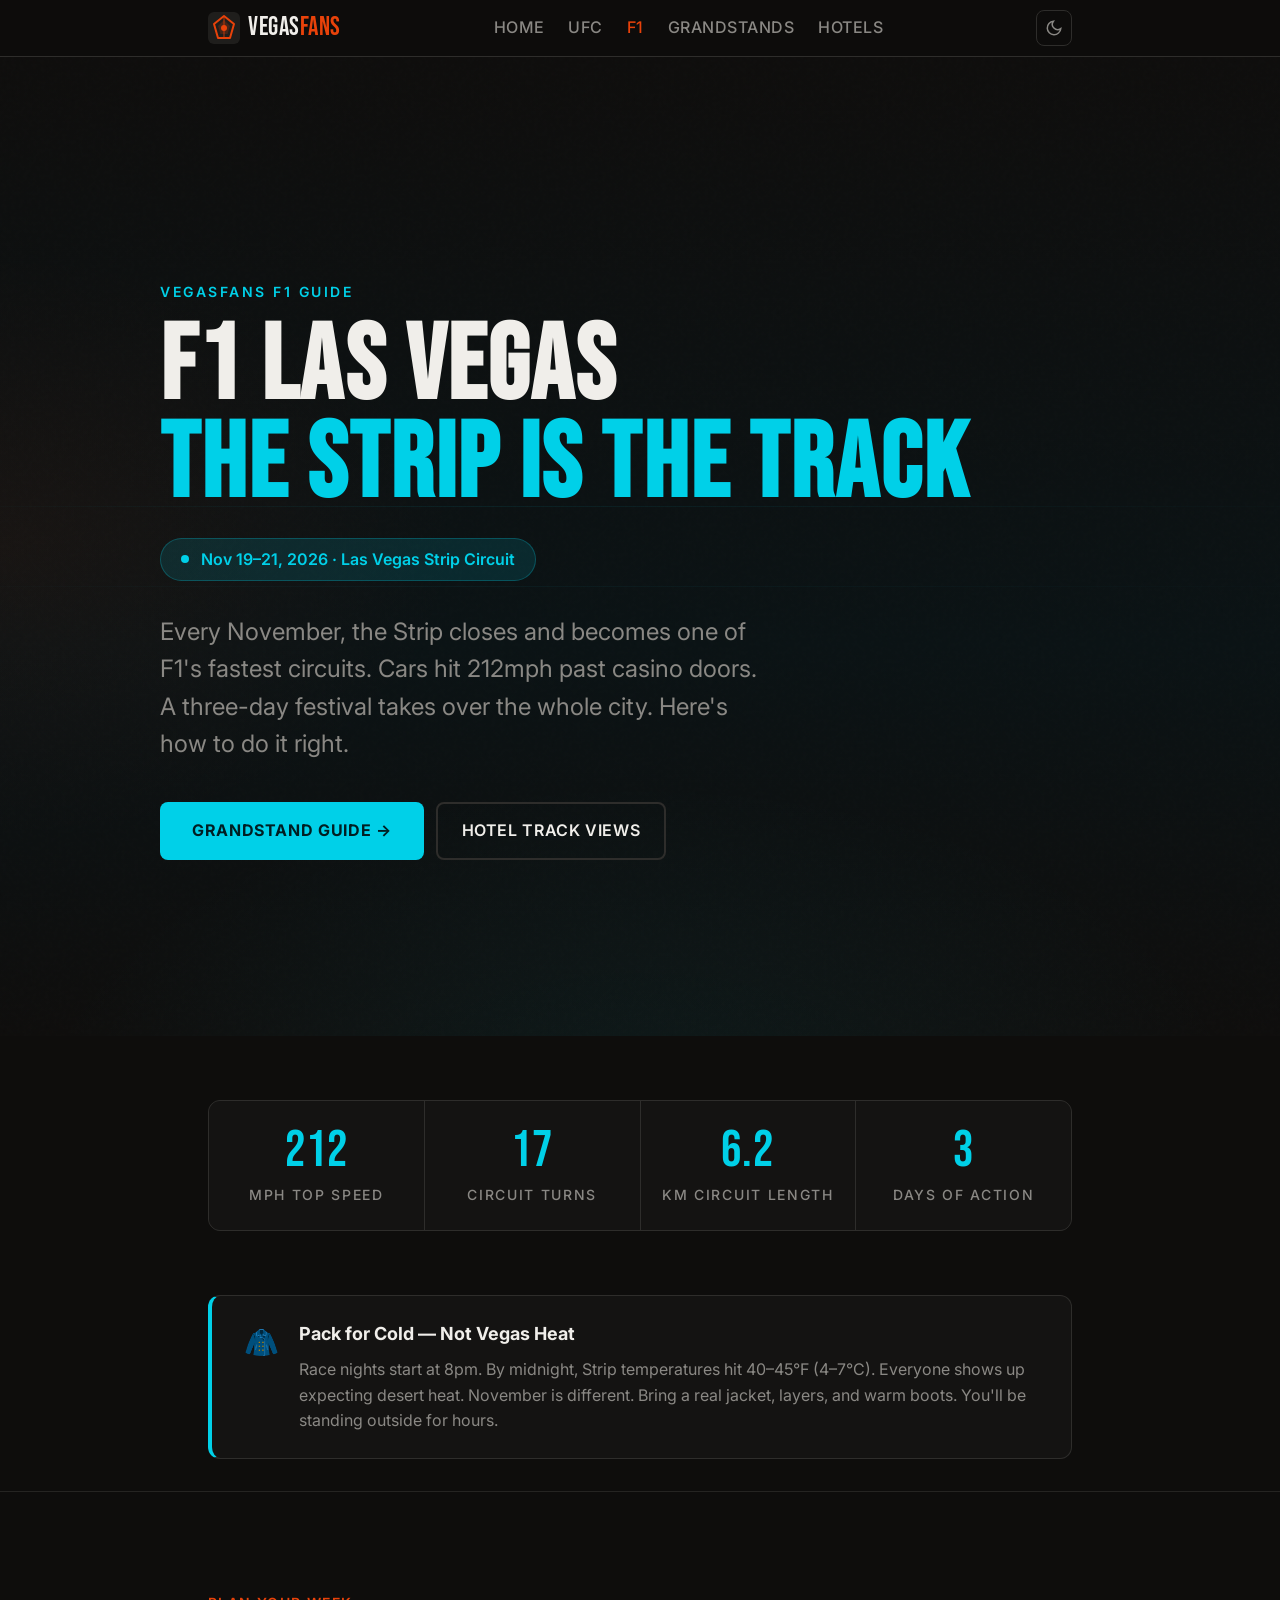
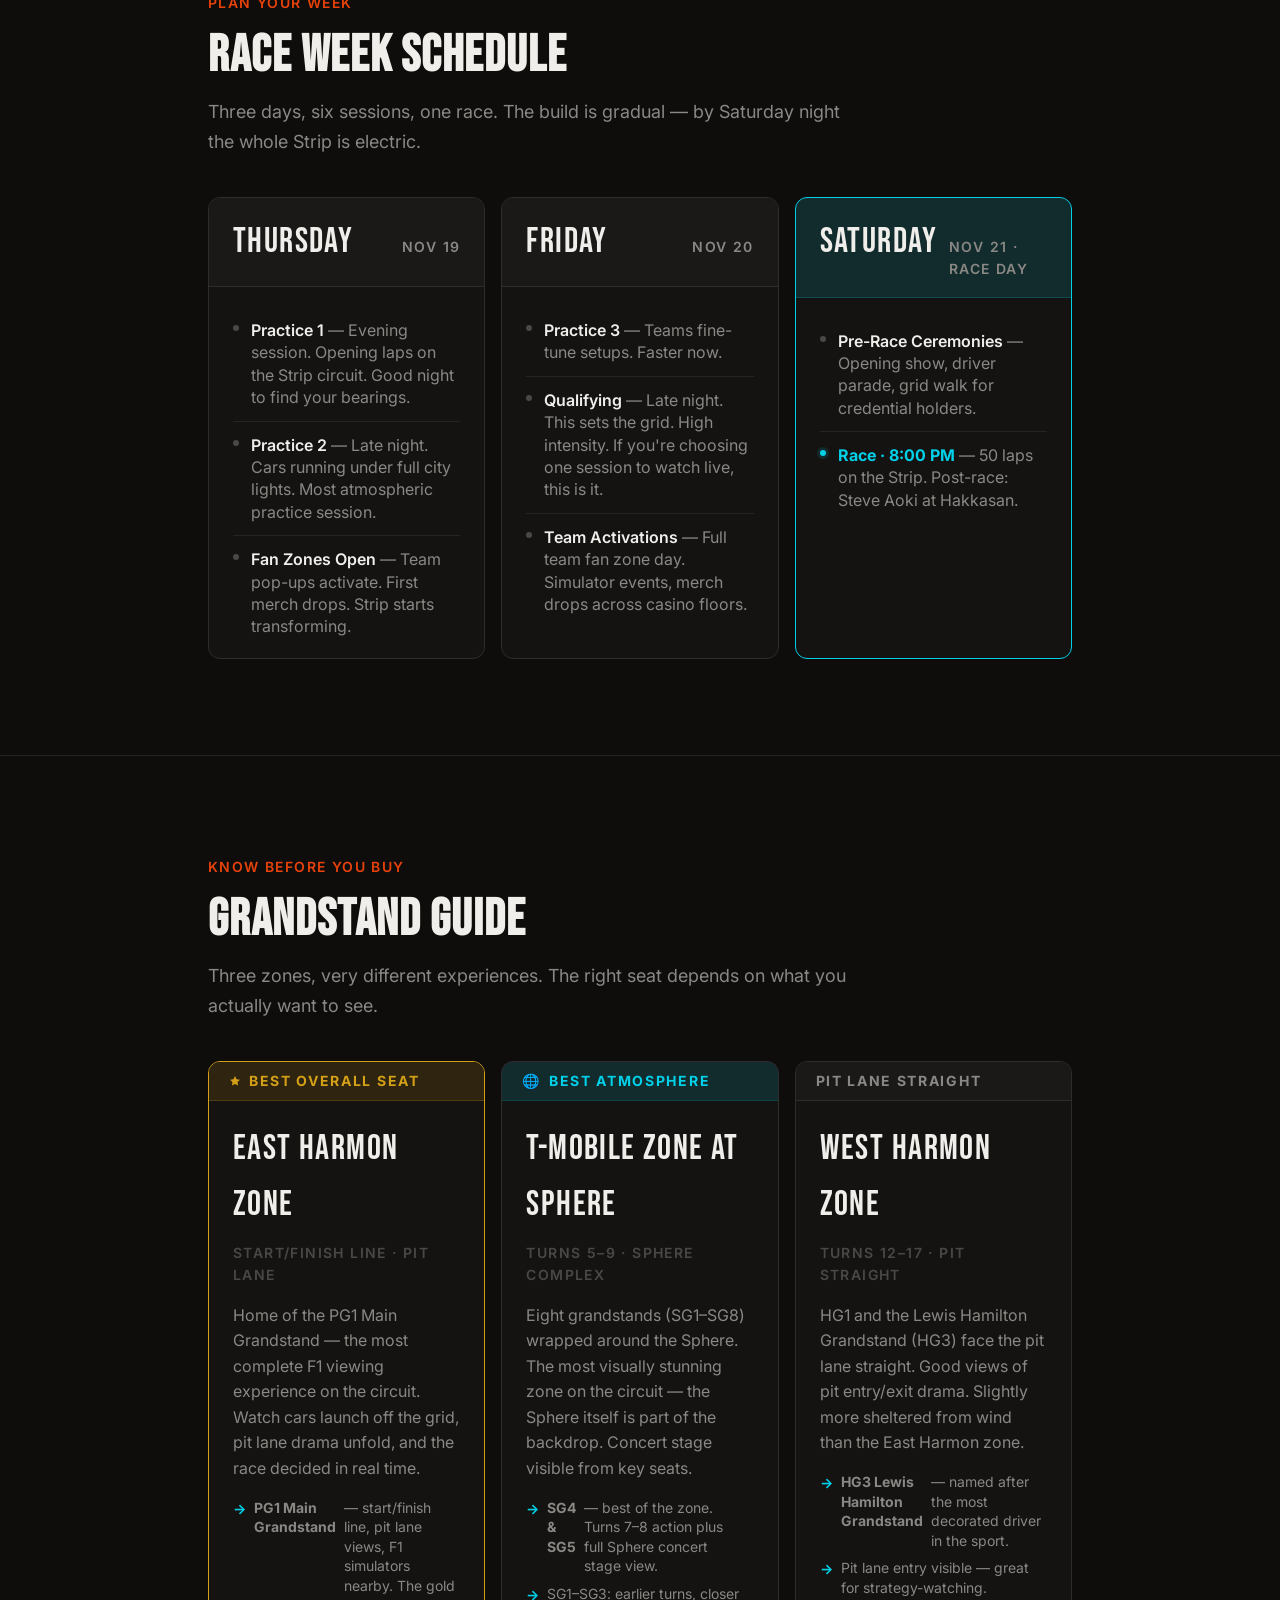
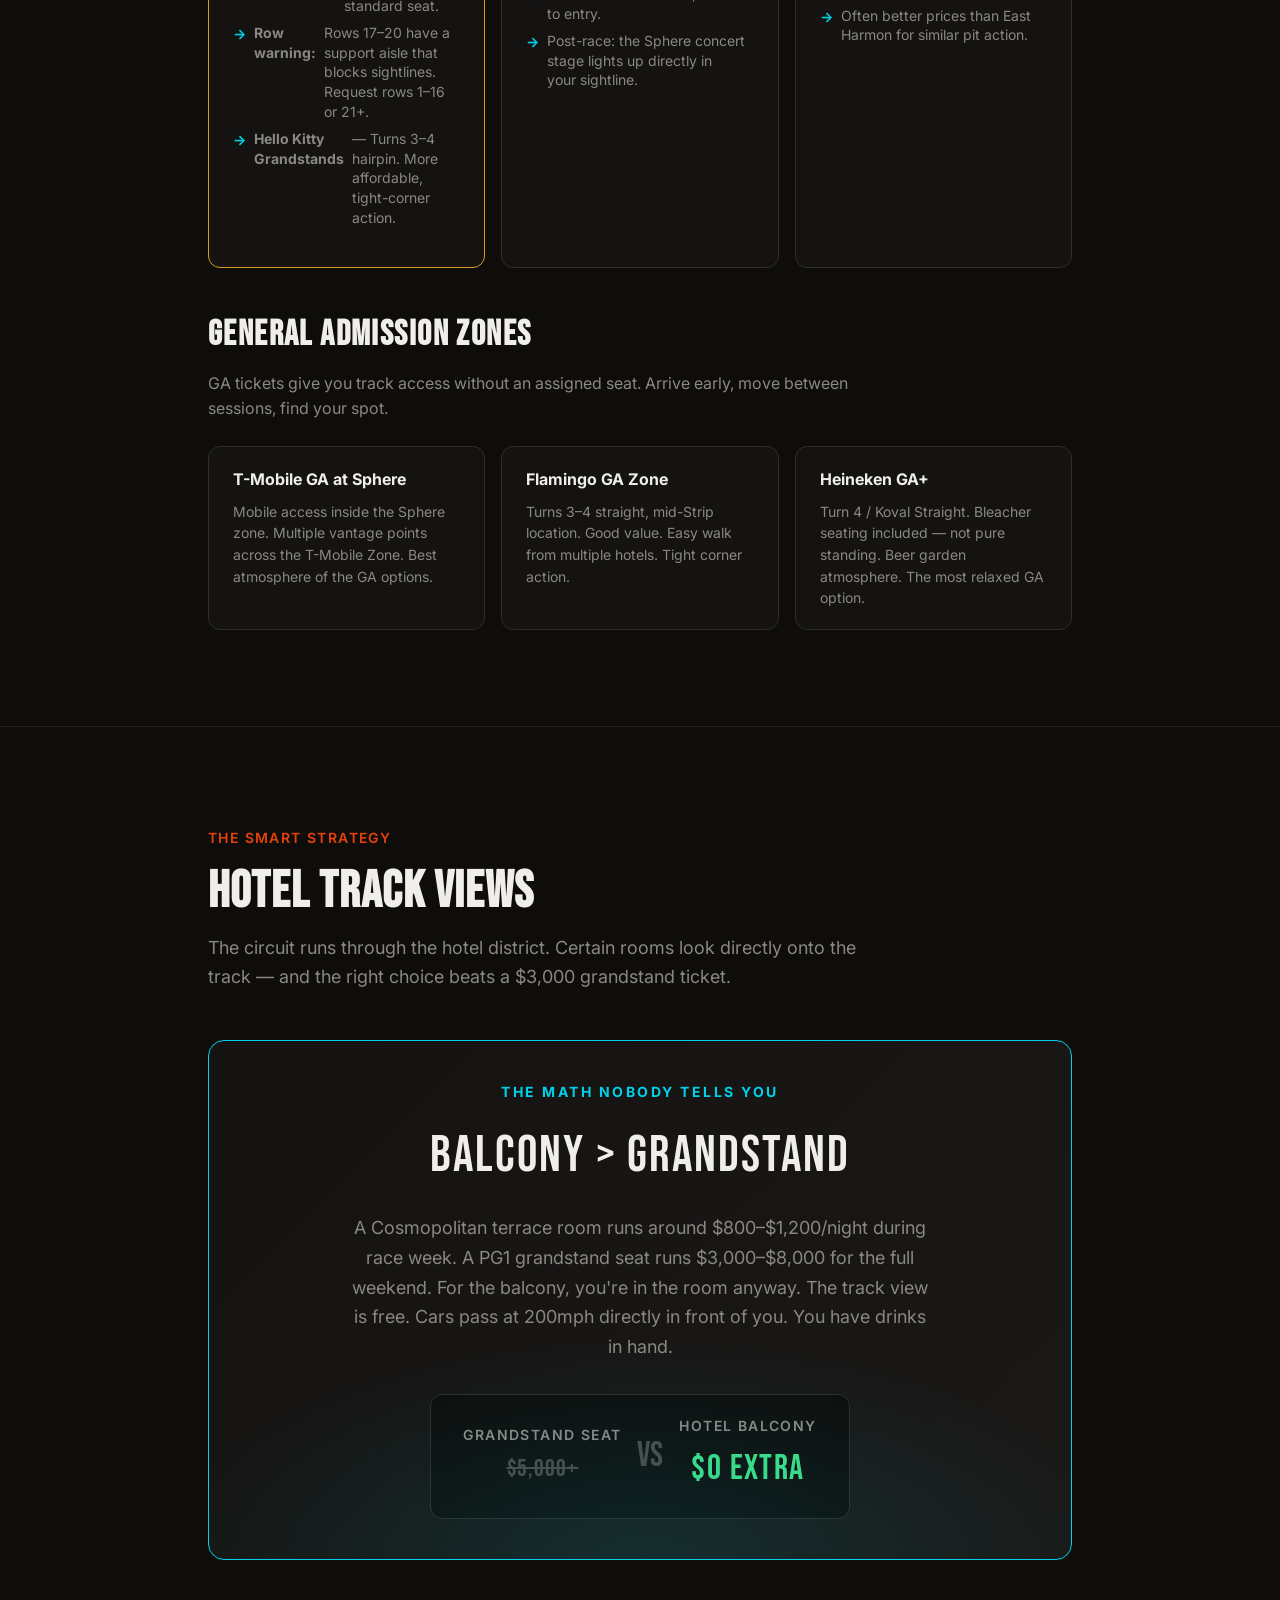
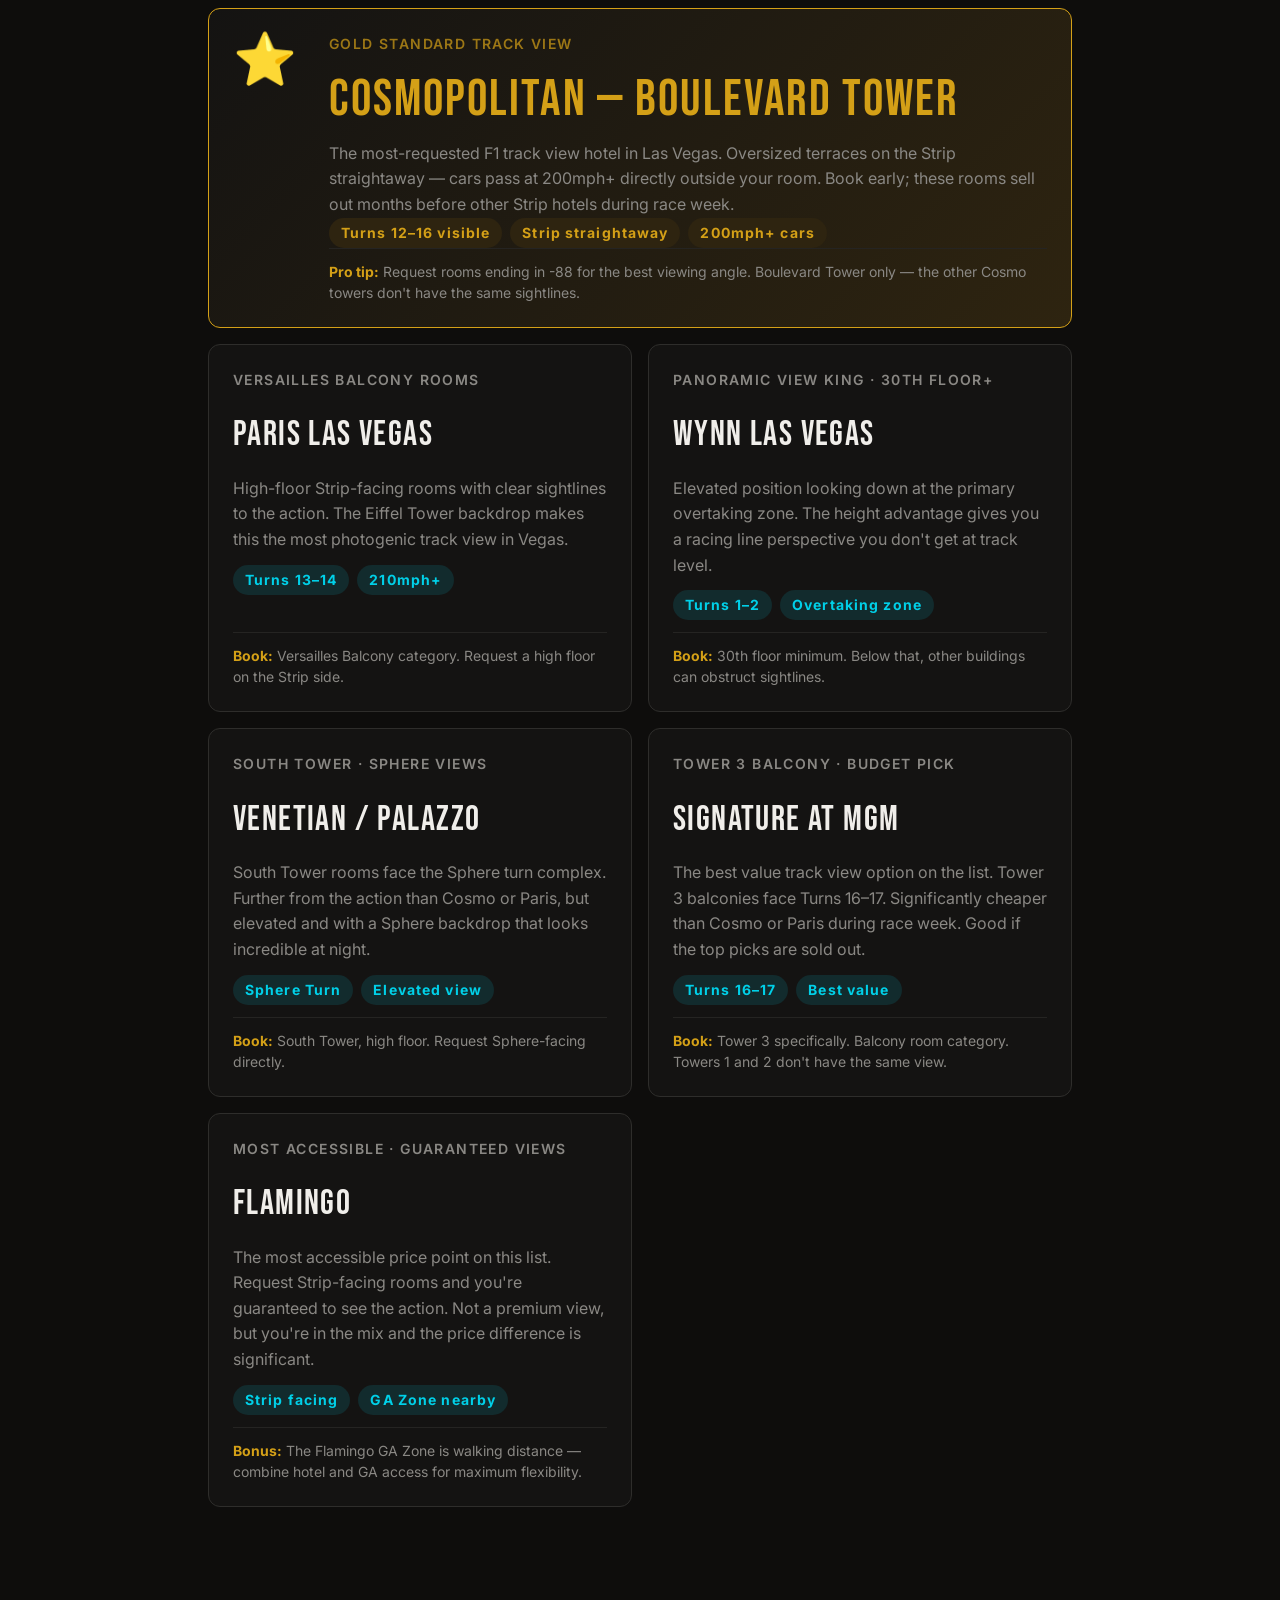
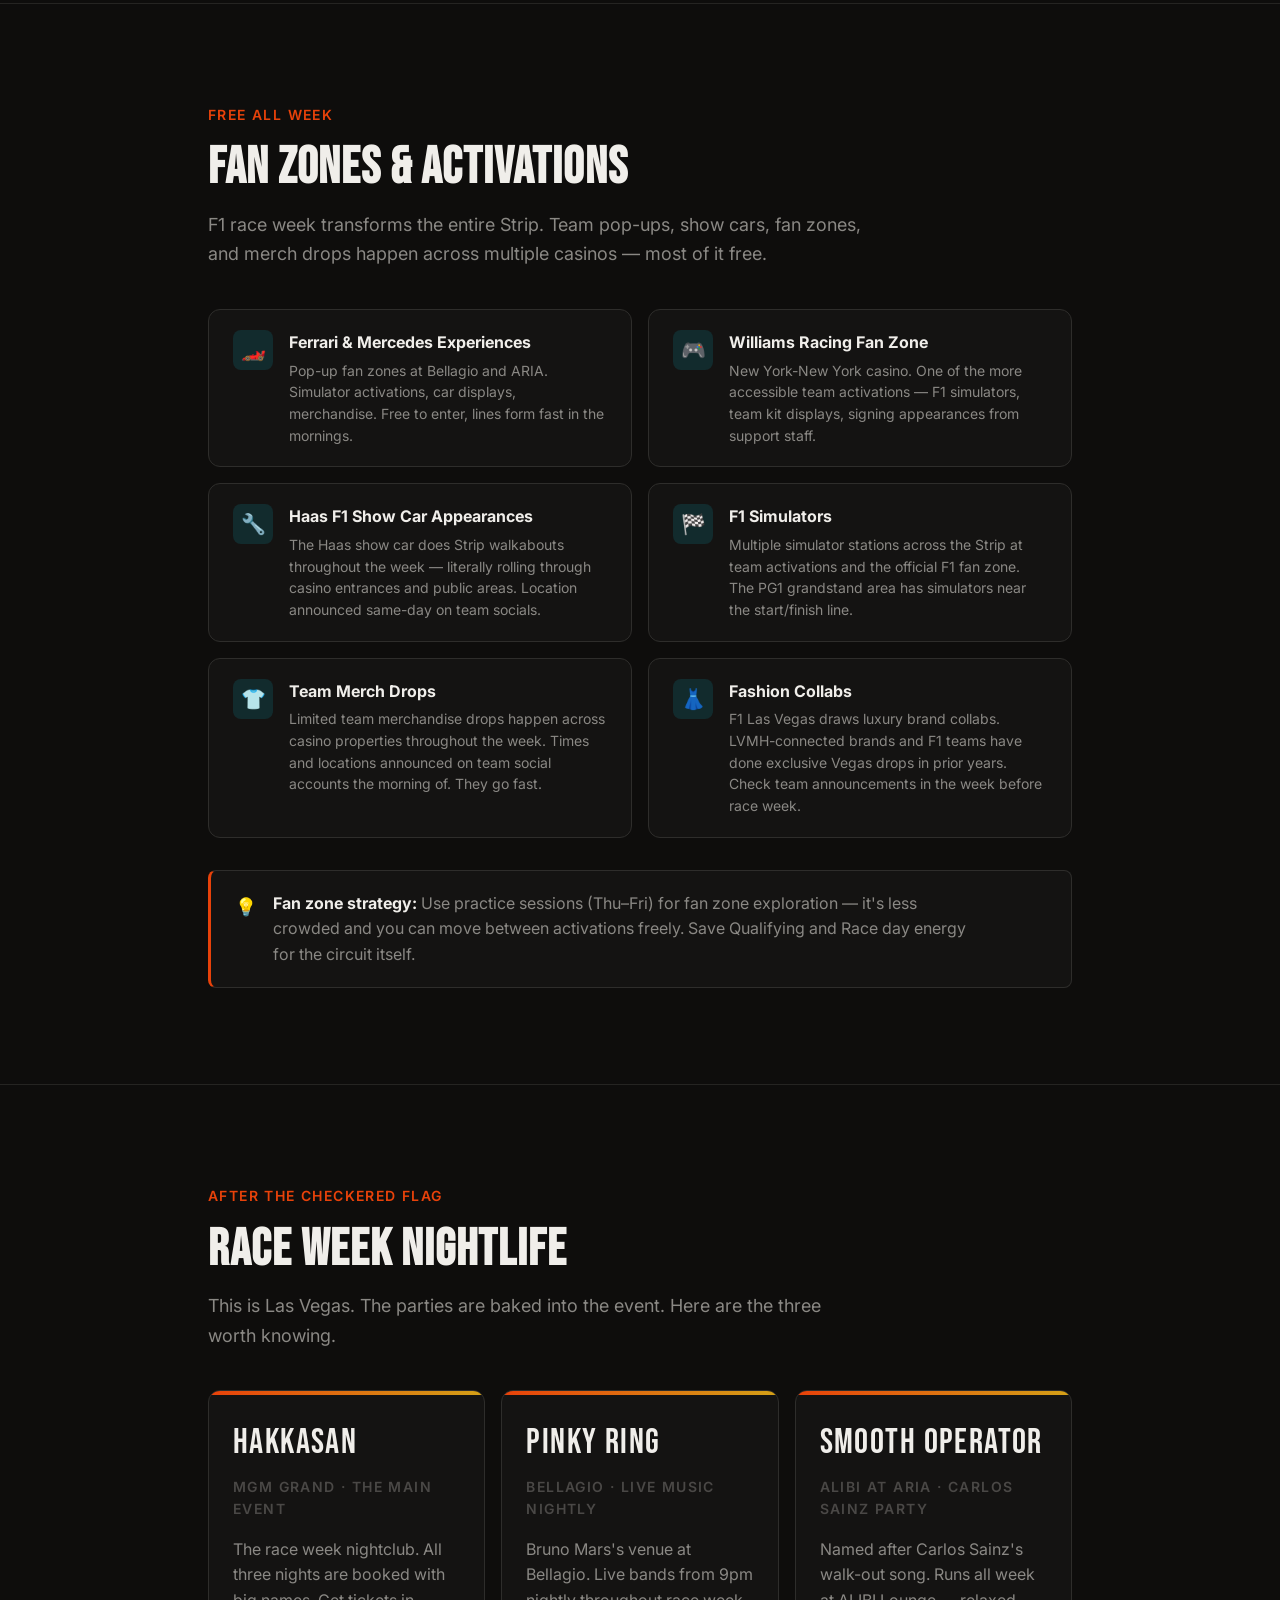
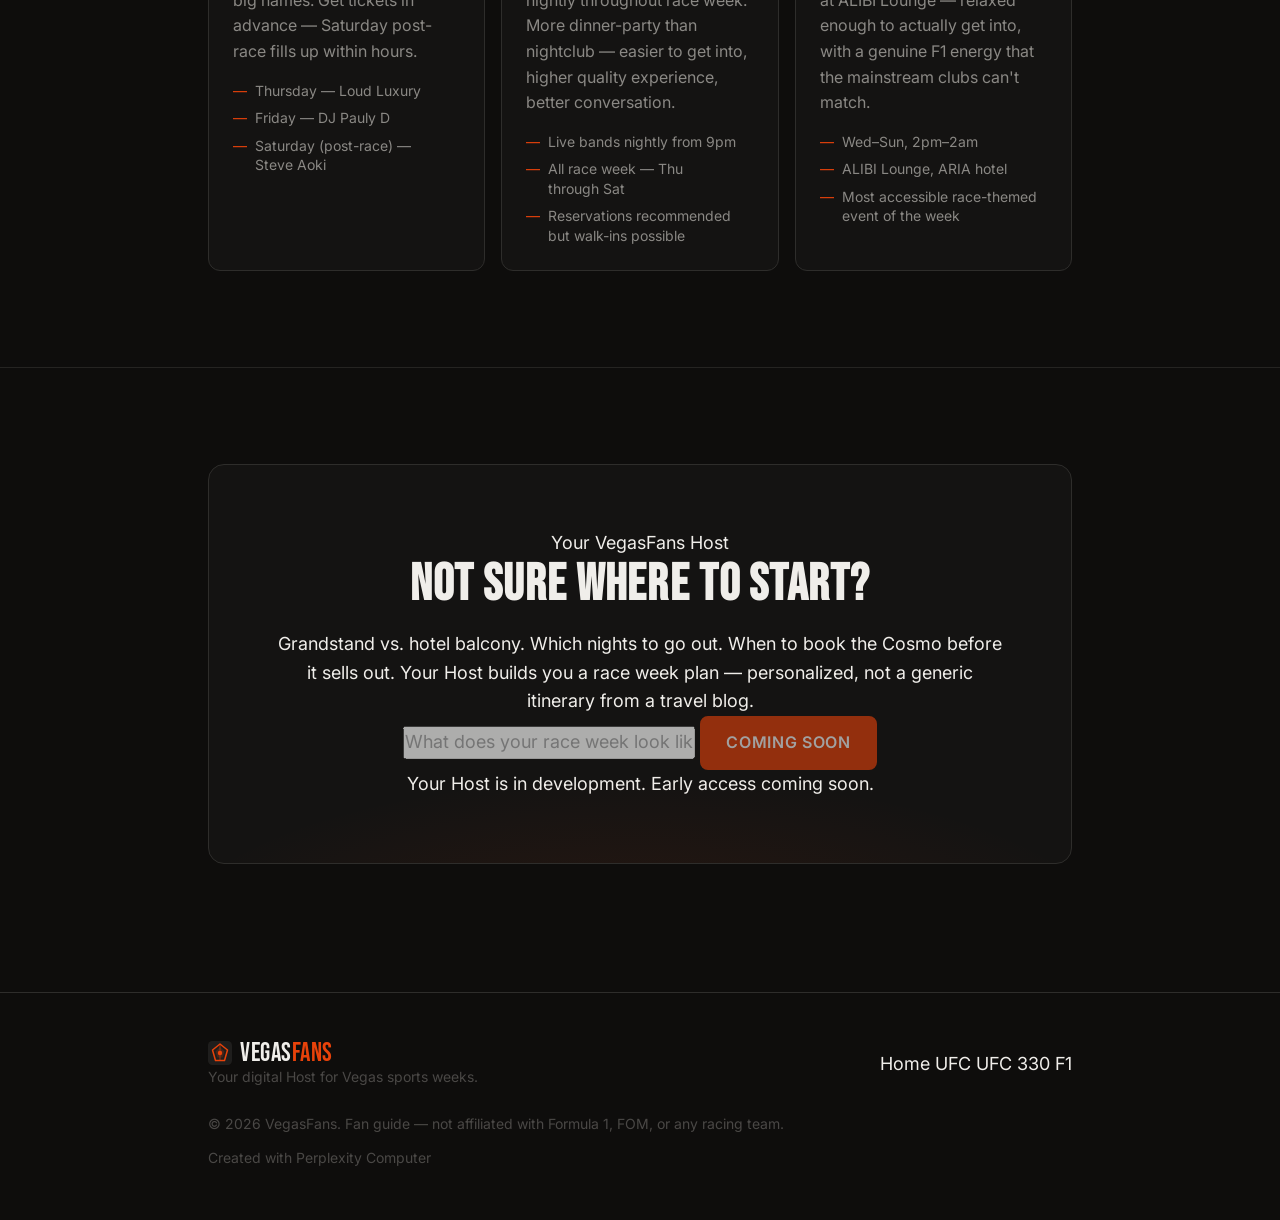
==== f1.html @ d8999a72 "Initial VegasFans site — UFC, F1, homepage" ====
<!DOCTYPE html>
<html lang="en" data-theme="dark">
<head>
<!--
   ______                            __
  / ____/___  ____ ___  ____  __  __/ /____  _____
 / /   / __ \/ __ `__ \/ __ \/ / / / __/ _ \/ ___/
/ /___/ /_/ / / / / / / /_/ / /_/ / /_/  __/ /
\____/\____/_/ /_/ /_/ .___/\__,_/\__/\___/_/
                    /_/
        Created with Perplexity Computer
        https://www.perplexity.ai/computer
-->
<!-- Perplexity Computer Attribution — SEO Meta Tags -->
<meta name="generator" content="Perplexity Computer">
<meta name="author" content="Perplexity Computer">
<meta property="og:see_also" content="https://www.perplexity.ai/computer">
<link rel="author" href="https://www.perplexity.ai/computer">
<meta charset="UTF-8">
<meta name="viewport" content="width=device-width, initial-scale=1.0">
<title>F1 Las Vegas Grand Prix 2026: The Visiting Fan's Playbook | VegasFans</title>
<meta name="description" content="Your insider guide to race week in Las Vegas. Best grandstands, hotel track views, fan zones, nightlife, and the no-ticket strategy that beats $10K seats.">
<meta property="og:title" content="F1 Las Vegas Grand Prix 2026: Don't Just Watch — Do It Right | VegasFans">
<meta property="og:description" content="The Strip is the track. Race week guide for visiting F1 fans — grandstands, hotel balconies, fan zones, and nightlife.">
<meta property="og:type" content="website">
<link rel="canonical" href="https://vegasfans.com/f1">
<link rel="stylesheet" href="style.css">
<script type="application/ld+json">
{
  "@context": "https://schema.org",
  "@type": "Event",
  "name": "Formula 1 Heineken Silver Las Vegas Grand Prix 2026",
  "startDate": "2026-11-19",
  "endDate": "2026-11-21",
  "location": { "@type": "Place", "name": "Las Vegas Strip Circuit", "address": { "@type": "PostalAddress", "addressLocality": "Las Vegas", "addressRegion": "NV" } },
  "description": "Formula 1 Grand Prix on the Las Vegas Strip. November 19–21, 2026.",
  "creator": { "@type": "SoftwareApplication", "name": "Perplexity Computer", "url": "https://www.perplexity.ai/computer" }
}
</script>

<style>
/* ============================================================
   F1 PAGE — CUSTOM OVERRIDES & UNIQUE COMPONENTS
   ============================================================ */

/* F1 accent — electric blue-silver to distinguish from UFC red */
:root, [data-theme="dark"] {
  --color-f1:          #00d0e8;
  --color-f1-dim:      rgba(0, 208, 232, 0.12);
  --color-f1-highlight: #001e22;
}
[data-theme="light"] {
  --color-f1:          #0099aa;
  --color-f1-dim:      rgba(0, 153, 170, 0.08);
  --color-f1-highlight: #e0f7fa;
}

/* Hero — F1-specific with speed-line treatment */
.f1-hero {
  position: relative;
  min-height: 92vh;
  display: flex;
  align-items: center;
  overflow: hidden;
  background: var(--color-bg);
}

.f1-hero__bg {
  position: absolute;
  inset: 0;
  background:
    radial-gradient(ellipse 80% 60% at 50% 110%, rgba(0, 208, 232, 0.07) 0%, transparent 60%),
    radial-gradient(ellipse 60% 50% at 0% 50%, rgba(232, 66, 10, 0.06) 0%, transparent 60%),
    linear-gradient(180deg, var(--color-bg) 0%, #0a1214 60%, var(--color-bg) 100%);
}

/* Speed lines */
.f1-hero__speed-lines {
  position: absolute;
  inset: 0;
  overflow: hidden;
  pointer-events: none;
}
.f1-hero__speed-lines::before,
.f1-hero__speed-lines::after {
  content: '';
  position: absolute;
  top: 50%;
  left: -10%;
  width: 120%;
  height: 1px;
  background: linear-gradient(90deg, transparent 0%, var(--color-f1) 40%, transparent 100%);
  opacity: 0.08;
  transform: translateY(-40px);
}
.f1-hero__speed-lines::after {
  opacity: 0.05;
  transform: translateY(40px);
}

.f1-hero__noise {
  position: absolute;
  inset: 0;
  opacity: 0.015;
  background-image: url("data:image/svg+xml,%3Csvg viewBox='0 0 256 256' xmlns='http://www.w3.org/2000/svg'%3E%3Cfilter id='noise'%3E%3CfeTurbulence type='fractalNoise' baseFrequency='0.9' numOctaves='4' stitchTiles='stitch'/%3E%3C/filter%3E%3Crect width='100%25' height='100%25' filter='url(%23noise)'/%3E%3C/svg%3E");
  pointer-events: none;
}

.f1-hero__content {
  position: relative;
  z-index: 2;
  padding: var(--space-32) 0 var(--space-20);
}

.f1-hero__eyebrow {
  font-family: var(--font-body);
  font-size: var(--text-xs);
  font-weight: 600;
  letter-spacing: 0.18em;
  text-transform: uppercase;
  color: var(--color-f1);
  margin-bottom: var(--space-4);
}

.f1-hero__title {
  font-family: var(--font-display);
  font-size: var(--text-hero);
  line-height: 0.92;
  letter-spacing: 0.02em;
  color: var(--color-text);
  margin-bottom: var(--space-6);
  text-transform: uppercase;
}

.f1-hero__title .f1-accent {
  color: var(--color-f1);
  display: block;
}

.f1-hero__sub {
  font-size: var(--text-lg);
  line-height: 1.55;
  color: var(--color-text-muted);
  max-width: 600px;
  margin-bottom: var(--space-10);
}

.f1-hero__badge {
  display: inline-flex;
  align-items: center;
  gap: var(--space-3);
  padding: var(--space-2) var(--space-5);
  background: var(--color-f1-dim);
  border: 1px solid rgba(0, 208, 232, 0.25);
  border-radius: var(--radius-full);
  font-size: var(--text-sm);
  font-weight: 600;
  color: var(--color-f1);
  margin-bottom: var(--space-8);
}

.f1-hero__badge-dot {
  width: 8px;
  height: 8px;
  background: var(--color-f1);
  border-radius: 50%;
  animation: pulse-cyan 2s ease-in-out infinite;
}

@keyframes pulse-cyan {
  0%, 100% { opacity: 1; transform: scale(1); }
  50% { opacity: 0.5; transform: scale(0.8); }
}

.f1-hero__actions {
  display: flex;
  flex-wrap: wrap;
  gap: var(--space-3);
}

/* F1-themed primary button */
.btn--f1 {
  display: inline-flex;
  align-items: center;
  gap: var(--space-2);
  padding: var(--space-4) var(--space-8);
  background: var(--color-f1);
  color: #001e22;
  font-family: var(--font-body);
  font-weight: 700;
  font-size: var(--text-sm);
  letter-spacing: 0.04em;
  text-transform: uppercase;
  border: none;
  border-radius: var(--radius-md);
  cursor: pointer;
  text-decoration: none;
  transition: var(--transition-interactive);
}
.btn--f1:hover {
  background: #33dbf0;
  transform: translateY(-1px);
}

/* Speed stat strip */
.speed-strip {
  display: grid;
  grid-template-columns: repeat(4, 1fr);
  gap: 1px;
  background: var(--color-border);
  border: 1px solid var(--color-border);
  border-radius: var(--radius-lg);
  overflow: hidden;
  margin: var(--space-16) 0;
}

.speed-stat {
  background: var(--color-surface);
  padding: var(--space-6) var(--space-5);
  text-align: center;
  transition: background var(--transition-interactive);
}

.speed-stat:hover {
  background: var(--color-surface-2);
}

.speed-stat__value {
  font-family: var(--font-display);
  font-size: var(--text-2xl);
  line-height: 1;
  color: var(--color-f1);
  letter-spacing: 0.02em;
  margin-bottom: var(--space-2);
}

.speed-stat__label {
  font-size: var(--text-xs);
  font-weight: 500;
  letter-spacing: 0.12em;
  text-transform: uppercase;
  color: var(--color-text-muted);
}

/* Race week timeline */
.race-schedule {
  display: grid;
  grid-template-columns: repeat(3, 1fr);
  gap: var(--space-4);
  margin-top: var(--space-8);
}

.schedule-day {
  background: var(--color-surface);
  border: 1px solid var(--color-border);
  border-radius: var(--radius-lg);
  overflow: hidden;
  transition: border-color var(--transition-interactive);
}

.schedule-day:last-child {
  border-color: var(--color-f1);
}

.schedule-day:hover {
  border-color: var(--color-f1);
}

.schedule-day__header {
  padding: var(--space-4) var(--space-6);
  background: var(--color-surface-2);
  border-bottom: 1px solid var(--color-border);
  display: flex;
  align-items: baseline;
  justify-content: space-between;
  gap: var(--space-3);
}

.schedule-day__header.race-day {
  background: var(--color-f1-dim);
  border-bottom-color: rgba(0, 208, 232, 0.2);
}

.schedule-day__name {
  font-family: var(--font-display);
  font-size: var(--text-xl);
  letter-spacing: 0.04em;
  color: var(--color-text);
}

.schedule-day__date {
  font-size: var(--text-xs);
  font-weight: 600;
  letter-spacing: 0.1em;
  text-transform: uppercase;
  color: var(--color-text-muted);
}

.schedule-day__body {
  padding: var(--space-5) var(--space-6);
}

.schedule-session {
  display: flex;
  align-items: flex-start;
  gap: var(--space-3);
  padding: var(--space-3) 0;
  border-bottom: 1px solid var(--color-divider);
}

.schedule-session:last-child {
  border-bottom: none;
  padding-bottom: 0;
}

.schedule-session__dot {
  width: 6px;
  height: 6px;
  border-radius: 50%;
  background: var(--color-text-faint);
  margin-top: 6px;
  flex-shrink: 0;
}

.schedule-session__dot--race {
  background: var(--color-f1);
  box-shadow: 0 0 0 3px var(--color-f1-dim);
}

.schedule-session__text {
  font-size: var(--text-sm);
  line-height: 1.4;
  color: var(--color-text-muted);
}

.schedule-session__text strong {
  color: var(--color-text);
  font-weight: 600;
}

.schedule-session__text .race-time {
  color: var(--color-f1);
  font-weight: 700;
}

/* Grandstand zone cards */
.zone-grid {
  display: grid;
  grid-template-columns: repeat(3, 1fr);
  gap: var(--space-4);
  margin-top: var(--space-8);
}

.zone-card {
  background: var(--color-surface);
  border: 1px solid var(--color-border);
  border-radius: var(--radius-lg);
  overflow: hidden;
  transition: border-color var(--transition-interactive), transform var(--transition-interactive);
}

.zone-card:hover {
  border-color: var(--color-f1);
  transform: translateY(-2px);
}

.zone-card--featured {
  border-color: var(--color-gold);
  grid-column: span 1;
}

.zone-card__badge {
  padding: var(--space-2) var(--space-5);
  font-size: var(--text-xs);
  font-weight: 700;
  letter-spacing: 0.12em;
  text-transform: uppercase;
  display: flex;
  align-items: center;
  gap: var(--space-2);
}

.zone-card__badge--gold {
  background: var(--color-gold-highlight);
  color: var(--color-gold);
  border-bottom: 1px solid rgba(212, 160, 23, 0.2);
}

.zone-card__badge--cyan {
  background: var(--color-f1-dim);
  color: var(--color-f1);
  border-bottom: 1px solid rgba(0, 208, 232, 0.15);
}

.zone-card__badge--muted {
  background: var(--color-surface-2);
  color: var(--color-text-muted);
  border-bottom: 1px solid var(--color-border);
}

.zone-card__body {
  padding: var(--space-5) var(--space-6) var(--space-6);
}

.zone-card__name {
  font-family: var(--font-display);
  font-size: var(--text-xl);
  letter-spacing: 0.04em;
  color: var(--color-text);
  margin-bottom: var(--space-2);
}

.zone-card__location {
  font-size: var(--text-xs);
  font-weight: 600;
  letter-spacing: 0.1em;
  text-transform: uppercase;
  color: var(--color-text-faint);
  margin-bottom: var(--space-4);
}

.zone-card__desc {
  font-size: var(--text-sm);
  line-height: 1.6;
  color: var(--color-text-muted);
  margin-bottom: var(--space-4);
}

.zone-card__seats {
  list-style: none;
  margin: 0 0 var(--space-4);
  padding: 0;
  display: flex;
  flex-direction: column;
  gap: var(--space-2);
}

.zone-card__seats li {
  display: flex;
  align-items: flex-start;
  gap: var(--space-2);
  font-size: var(--text-xs);
  color: var(--color-text-muted);
  line-height: 1.4;
}

.zone-card__seats li::before {
  content: '→';
  color: var(--color-f1);
  font-weight: 700;
  flex-shrink: 0;
  margin-top: 1px;
}

/* Hotel track view cards */
.hotel-grid {
  display: grid;
  grid-template-columns: repeat(2, 1fr);
  gap: var(--space-4);
  margin-top: var(--space-8);
}

.hotel-card {
  background: var(--color-surface);
  border: 1px solid var(--color-border);
  border-radius: var(--radius-lg);
  padding: var(--space-6);
  transition: border-color var(--transition-interactive);
  display: flex;
  flex-direction: column;
  gap: var(--space-3);
}

.hotel-card:hover {
  border-color: var(--color-f1);
}

.hotel-card--hero {
  border-color: var(--color-gold);
  background: linear-gradient(135deg, var(--color-surface) 0%, var(--color-gold-highlight) 100%);
  grid-column: span 2;
  flex-direction: row;
  align-items: flex-start;
  gap: var(--space-8);
}

.hotel-card--hero:hover {
  border-color: var(--color-gold-hover);
}

.hotel-card__star {
  font-size: var(--text-2xl);
  line-height: 1;
  flex-shrink: 0;
}

.hotel-card__name {
  font-family: var(--font-display);
  font-size: var(--text-xl);
  letter-spacing: 0.04em;
  color: var(--color-text);
  margin-bottom: 0;
}

.hotel-card--hero .hotel-card__name {
  font-size: var(--text-2xl);
  color: var(--color-gold);
}

.hotel-card__subtitle {
  font-size: var(--text-xs);
  font-weight: 600;
  letter-spacing: 0.1em;
  text-transform: uppercase;
  color: var(--color-text-muted);
  margin-bottom: var(--space-1);
}

.hotel-card--hero .hotel-card__subtitle {
  color: var(--color-gold);
  opacity: 0.7;
}

.hotel-card__desc {
  font-size: var(--text-sm);
  line-height: 1.6;
  color: var(--color-text-muted);
}

.hotel-card__turns {
  display: flex;
  gap: var(--space-2);
  flex-wrap: wrap;
}

.hotel-card__turn-chip {
  padding: var(--space-1) var(--space-3);
  background: var(--color-f1-dim);
  color: var(--color-f1);
  font-size: var(--text-xs);
  font-weight: 700;
  letter-spacing: 0.08em;
  border-radius: var(--radius-full);
}

.hotel-card--hero .hotel-card__turn-chip {
  background: var(--color-gold-highlight);
  color: var(--color-gold);
}

.hotel-card__pro-tip {
  margin-top: auto;
  font-size: var(--text-xs);
  color: var(--color-text-muted);
  line-height: 1.5;
  padding-top: var(--space-3);
  border-top: 1px solid var(--color-divider);
}

.hotel-card__pro-tip strong {
  color: var(--color-gold);
}

/* No-ticket callout */
.no-ticket-block {
  background: linear-gradient(135deg, var(--color-surface) 0%, var(--color-surface-2) 100%);
  border: 1px solid var(--color-f1);
  border-radius: var(--radius-xl);
  padding: var(--space-10) var(--space-12);
  text-align: center;
  position: relative;
  overflow: hidden;
  margin: var(--space-12) 0;
}

.no-ticket-block::before {
  content: '';
  position: absolute;
  inset: 0;
  background: radial-gradient(ellipse 80% 60% at 50% 100%, var(--color-f1-dim) 0%, transparent 70%);
  pointer-events: none;
}

.no-ticket-block__eyebrow {
  font-size: var(--text-xs);
  font-weight: 700;
  letter-spacing: 0.18em;
  text-transform: uppercase;
  color: var(--color-f1);
  margin-bottom: var(--space-3);
}

.no-ticket-block__title {
  font-family: var(--font-display);
  font-size: var(--text-2xl);
  letter-spacing: 0.04em;
  color: var(--color-text);
  margin-bottom: var(--space-4);
}

.no-ticket-block__body {
  font-size: var(--text-base);
  line-height: 1.65;
  color: var(--color-text-muted);
  max-width: 580px;
  margin: 0 auto var(--space-8);
}

.no-ticket-block__math {
  display: inline-grid;
  grid-template-columns: repeat(3, auto);
  align-items: center;
  gap: var(--space-4);
  background: var(--color-bg);
  border: 1px solid var(--color-border);
  border-radius: var(--radius-lg);
  padding: var(--space-5) var(--space-8);
  margin: 0 auto;
}

.ntb-item__label {
  font-size: var(--text-xs);
  font-weight: 600;
  letter-spacing: 0.1em;
  text-transform: uppercase;
  color: var(--color-text-muted);
  margin-bottom: var(--space-1);
}

.ntb-item__value {
  font-family: var(--font-display);
  font-size: var(--text-xl);
  letter-spacing: 0.04em;
  color: var(--color-text);
}

.ntb-item__value.strike {
  text-decoration: line-through;
  color: var(--color-text-faint);
  font-size: var(--text-lg);
}

.ntb-item__value.green {
  color: #3ddc84;
}

.ntb-divider {
  font-family: var(--font-display);
  font-size: var(--text-xl);
  color: var(--color-text-faint);
}

/* Fan zone grid */
.fan-zone-list {
  display: grid;
  grid-template-columns: repeat(2, 1fr);
  gap: var(--space-4);
  margin-top: var(--space-8);
}

.fan-zone-item {
  background: var(--color-surface);
  border: 1px solid var(--color-border);
  border-radius: var(--radius-lg);
  padding: var(--space-5) var(--space-6);
  display: flex;
  gap: var(--space-4);
  align-items: flex-start;
  transition: border-color var(--transition-interactive);
}

.fan-zone-item:hover {
  border-color: var(--color-f1);
}

.fan-zone-item__icon {
  width: 40px;
  height: 40px;
  border-radius: var(--radius-md);
  background: var(--color-f1-dim);
  display: flex;
  align-items: center;
  justify-content: center;
  font-size: 1.25rem;
  flex-shrink: 0;
}

.fan-zone-item__title {
  font-size: var(--text-sm);
  font-weight: 700;
  color: var(--color-text);
  margin-bottom: var(--space-1);
}

.fan-zone-item__desc {
  font-size: var(--text-xs);
  line-height: 1.55;
  color: var(--color-text-muted);
}

/* Nightlife grid */
.nightlife-grid {
  display: grid;
  grid-template-columns: repeat(3, 1fr);
  gap: var(--space-4);
  margin-top: var(--space-8);
}

.nightlife-card {
  background: var(--color-surface);
  border: 1px solid var(--color-border);
  border-radius: var(--radius-lg);
  overflow: hidden;
  transition: border-color var(--transition-interactive), transform var(--transition-interactive);
}

.nightlife-card:hover {
  border-color: var(--color-primary);
  transform: translateY(-2px);
}

.nightlife-card__night-strip {
  height: 4px;
  background: linear-gradient(90deg, var(--color-primary), var(--color-gold));
}

.nightlife-card__body {
  padding: var(--space-5) var(--space-6) var(--space-6);
}

.nightlife-card__venue {
  font-family: var(--font-display);
  font-size: var(--text-xl);
  letter-spacing: 0.04em;
  color: var(--color-text);
  margin-bottom: var(--space-1);
}

.nightlife-card__location {
  font-size: var(--text-xs);
  font-weight: 600;
  letter-spacing: 0.1em;
  text-transform: uppercase;
  color: var(--color-text-faint);
  margin-bottom: var(--space-4);
}

.nightlife-card__desc {
  font-size: var(--text-sm);
  line-height: 1.6;
  color: var(--color-text-muted);
  margin-bottom: var(--space-4);
}

.nightlife-card__schedule {
  list-style: none;
  margin: 0;
  padding: 0;
  display: flex;
  flex-direction: column;
  gap: var(--space-2);
}

.nightlife-card__schedule li {
  font-size: var(--text-xs);
  color: var(--color-text-muted);
  display: flex;
  gap: var(--space-2);
  line-height: 1.4;
}

.nightlife-card__schedule li::before {
  content: '—';
  color: var(--color-primary);
  flex-shrink: 0;
}

/* Cold weather alert */
.cold-alert {
  display: flex;
  gap: var(--space-5);
  align-items: flex-start;
  background: var(--color-surface);
  border: 1px solid var(--color-border);
  border-left: 4px solid var(--color-f1);
  border-radius: var(--radius-lg);
  padding: var(--space-6) var(--space-8);
  margin: var(--space-8) 0;
}

.cold-alert__icon {
  font-size: 1.75rem;
  flex-shrink: 0;
}

.cold-alert__title {
  font-size: var(--text-base);
  font-weight: 700;
  color: var(--color-text);
  margin-bottom: var(--space-2);
}

.cold-alert__body {
  font-size: var(--text-sm);
  line-height: 1.6;
  color: var(--color-text-muted);
}

/* GA zone pills */
.ga-zones {
  display: flex;
  flex-wrap: wrap;
  gap: var(--space-4);
  margin-top: var(--space-6);
}

.ga-zone {
  background: var(--color-surface);
  border: 1px solid var(--color-border);
  border-radius: var(--radius-lg);
  padding: var(--space-5) var(--space-6);
  flex: 1;
  min-width: 200px;
}

.ga-zone__name {
  font-size: var(--text-sm);
  font-weight: 700;
  color: var(--color-text);
  margin-bottom: var(--space-2);
}

.ga-zone__desc {
  font-size: var(--text-xs);
  line-height: 1.55;
  color: var(--color-text-muted);
}

/* Responsive */
@media (max-width: 768px) {
  .speed-strip { grid-template-columns: repeat(2, 1fr); }
  .race-schedule { grid-template-columns: 1fr; }
  .zone-grid { grid-template-columns: 1fr; }
  .hotel-grid { grid-template-columns: 1fr; }
  .hotel-card--hero {
    grid-column: span 1;
    flex-direction: column;
  }
  .no-ticket-block {
    padding: var(--space-8) var(--space-6);
  }
  .no-ticket-block__math {
    grid-template-columns: 1fr;
    text-align: center;
    gap: var(--space-2);
  }
  .ntb-divider { display: none; }
  .fan-zone-list { grid-template-columns: 1fr; }
  .nightlife-grid { grid-template-columns: 1fr; }
  .ga-zones { flex-direction: column; }
}
</style>
</head>
<body>

<!-- HEADER -->
<header class="site-header">
  <div class="container site-header__inner">
    <a href="home.html" class="site-logo" aria-label="VegasFans home">
      <svg width="32" height="32" viewBox="0 0 32 32" fill="none" aria-hidden="true">
        <rect width="32" height="32" rx="6" fill="currentColor" opacity="0.08"/>
        <polygon points="16,4 26,12 22,26 10,26 6,12" fill="none" stroke="#e8420a" stroke-width="2" stroke-linejoin="round"/>
        <polygon points="16,8 22,14 19.5,22 12.5,22 10,14" fill="#e8420a" opacity="0.2"/>
        <line x1="16" y1="4" x2="16" y2="26" stroke="#e8420a" stroke-width="1.5" opacity="0.5"/>
        <circle cx="16" cy="16" r="3" fill="#e8420a"/>
      </svg>
      <span class="site-logo__wordmark">VEGAS<span>FANS</span></span>
    </a>
    <nav class="site-nav" id="main-nav" aria-label="Main navigation">
      <a href="home.html">Home</a>
      <a href="index.html">UFC</a>
      <a href="f1.html" class="active">F1</a>
      <a href="#grandstands">Grandstands</a>
      <a href="#hotels">Hotels</a>
    </nav>
    <div class="header-actions">
      <button class="theme-toggle" data-theme-toggle aria-label="Switch to light mode">
        <svg width="18" height="18" viewBox="0 0 24 24" fill="none" stroke="currentColor" stroke-width="2"><path d="M21 12.79A9 9 0 1 1 11.21 3 7 7 0 0 0 21 12.79z"/></svg>
      </button>
      <button class="mobile-menu-btn" aria-label="Toggle menu" onclick="document.getElementById('main-nav').classList.toggle('open')">
        <svg width="22" height="22" viewBox="0 0 24 24" fill="none" stroke="currentColor" stroke-width="2"><path d="M3 12h18M3 6h18M3 18h18"/></svg>
      </button>
    </div>
  </div>
</header>

<!-- HERO -->
<section class="f1-hero">
  <div class="f1-hero__bg"></div>
  <div class="f1-hero__speed-lines"></div>
  <div class="f1-hero__noise"></div>
  <div class="container f1-hero__content">
    <p class="f1-hero__eyebrow">VegasFans F1 Guide</p>
    <h1 class="f1-hero__title">
      F1 Las Vegas<br>
      <span class="f1-accent">The Strip Is The Track</span>
    </h1>
    <div class="f1-hero__badge">
      <span class="f1-hero__badge-dot"></span>
      Nov 19–21, 2026 · Las Vegas Strip Circuit
    </div>
    <p class="f1-hero__sub">Every November, the Strip closes and becomes one of F1's fastest circuits. Cars hit 212mph past casino doors. A three-day festival takes over the whole city. Here's how to do it right.</p>
    <div class="f1-hero__actions">
      <a href="#grandstands" class="btn--f1">Grandstand Guide →</a>
      <a href="#hotels" class="btn btn--outline">Hotel Track Views</a>
    </div>
  </div>
</section>

<!-- EVENT SNAPSHOT STATS -->
<div class="container">
  <div class="speed-strip">
    <div class="speed-stat">
      <div class="speed-stat__value">212</div>
      <div class="speed-stat__label">MPH Top Speed</div>
    </div>
    <div class="speed-stat">
      <div class="speed-stat__value">17</div>
      <div class="speed-stat__label">Circuit Turns</div>
    </div>
    <div class="speed-stat">
      <div class="speed-stat__value">6.2</div>
      <div class="speed-stat__label">KM Circuit Length</div>
    </div>
    <div class="speed-stat">
      <div class="speed-stat__value">3</div>
      <div class="speed-stat__label">Days of Action</div>
    </div>
  </div>
</div>

<!-- COLD WEATHER ALERT -->
<div class="container">
  <div class="cold-alert">
    <div class="cold-alert__icon">🧥</div>
    <div>
      <div class="cold-alert__title">Pack for Cold — Not Vegas Heat</div>
      <div class="cold-alert__body">Race nights start at 8pm. By midnight, Strip temperatures hit 40–45°F (4–7°C). Everyone shows up expecting desert heat. November is different. Bring a real jacket, layers, and warm boots. You'll be standing outside for hours.</div>
    </div>
  </div>
</div>

<div class="divider"></div>

<!-- RACE WEEK SCHEDULE -->
<section id="schedule">
  <div class="container">
    <p class="section-label">Plan Your Week</p>
    <h2 class="section-title">Race Week Schedule</h2>
    <p class="section-intro">Three days, six sessions, one race. The build is gradual — by Saturday night the whole Strip is electric.</p>

    <div class="race-schedule">
      <!-- Thursday -->
      <div class="schedule-day">
        <div class="schedule-day__header">
          <span class="schedule-day__name">Thursday</span>
          <span class="schedule-day__date">Nov 19</span>
        </div>
        <div class="schedule-day__body">
          <div class="schedule-session">
            <div class="schedule-session__dot"></div>
            <div class="schedule-session__text"><strong>Practice 1</strong> — Evening session. Opening laps on the Strip circuit. Good night to find your bearings.</div>
          </div>
          <div class="schedule-session">
            <div class="schedule-session__dot"></div>
            <div class="schedule-session__text"><strong>Practice 2</strong> — Late night. Cars running under full city lights. Most atmospheric practice session.</div>
          </div>
          <div class="schedule-session">
            <div class="schedule-session__dot"></div>
            <div class="schedule-session__text"><strong>Fan Zones Open</strong> — Team pop-ups activate. First merch drops. Strip starts transforming.</div>
          </div>
        </div>
      </div>

      <!-- Friday -->
      <div class="schedule-day">
        <div class="schedule-day__header">
          <span class="schedule-day__name">Friday</span>
          <span class="schedule-day__date">Nov 20</span>
        </div>
        <div class="schedule-day__body">
          <div class="schedule-session">
            <div class="schedule-session__dot"></div>
            <div class="schedule-session__text"><strong>Practice 3</strong> — Teams fine-tune setups. Faster now.</div>
          </div>
          <div class="schedule-session">
            <div class="schedule-session__dot"></div>
            <div class="schedule-session__text"><strong>Qualifying</strong> — Late night. This sets the grid. High intensity. If you're choosing one session to watch live, this is it.</div>
          </div>
          <div class="schedule-session">
            <div class="schedule-session__dot"></div>
            <div class="schedule-session__text"><strong>Team Activations</strong> — Full team fan zone day. Simulator events, merch drops across casino floors.</div>
          </div>
        </div>
      </div>

      <!-- Saturday — Race Day -->
      <div class="schedule-day">
        <div class="schedule-day__header race-day">
          <span class="schedule-day__name">Saturday</span>
          <span class="schedule-day__date">Nov 21 · Race Day</span>
        </div>
        <div class="schedule-day__body">
          <div class="schedule-session">
            <div class="schedule-session__dot"></div>
            <div class="schedule-session__text"><strong>Pre-Race Ceremonies</strong> — Opening show, driver parade, grid walk for credential holders.</div>
          </div>
          <div class="schedule-session">
            <div class="schedule-session__dot--race schedule-session__dot"></div>
            <div class="schedule-session__text"><strong class="race-time">Race · 8:00 PM</strong> — 50 laps on the Strip. Post-race: Steve Aoki at Hakkasan.</div>
          </div>
        </div>
      </div>
    </div>
  </div>
</section>

<div class="divider"></div>

<!-- GRANDSTANDS -->
<section id="grandstands">
  <div class="container">
    <p class="section-label">Know Before You Buy</p>
    <h2 class="section-title">Grandstand Guide</h2>
    <p class="section-intro">Three zones, very different experiences. The right seat depends on what you actually want to see.</p>

    <div class="zone-grid">
      <!-- East Harmon — Start/Finish -->
      <div class="zone-card zone-card--featured">
        <div class="zone-card__badge zone-card__badge--gold">
          <svg width="12" height="12" viewBox="0 0 24 24" fill="currentColor"><path d="M12 2l3.09 6.26L22 9.27l-5 4.87 1.18 6.88L12 17.77l-6.18 3.25L7 14.14 2 9.27l6.91-1.01L12 2z"/></svg>
          Best Overall Seat
        </div>
        <div class="zone-card__body">
          <div class="zone-card__name">East Harmon Zone</div>
          <div class="zone-card__location">Start/Finish Line · Pit Lane</div>
          <div class="zone-card__desc">Home of the PG1 Main Grandstand — the most complete F1 viewing experience on the circuit. Watch cars launch off the grid, pit lane drama unfold, and the race decided in real time.</div>
          <ul class="zone-card__seats">
            <li><strong>PG1 Main Grandstand</strong> — start/finish line, pit lane views, F1 simulators nearby. The gold standard seat.</li>
            <li><strong>Row warning:</strong> Rows 17–20 have a support aisle that blocks sightlines. Request rows 1–16 or 21+.</li>
            <li><strong>Hello Kitty Grandstands</strong> — Turns 3–4 hairpin. More affordable, tight-corner action.</li>
          </ul>
        </div>
      </div>

      <!-- Sphere Zone -->
      <div class="zone-card">
        <div class="zone-card__badge zone-card__badge--cyan">
          <span>🌐</span> Best Atmosphere
        </div>
        <div class="zone-card__body">
          <div class="zone-card__name">T-Mobile Zone at Sphere</div>
          <div class="zone-card__location">Turns 5–9 · Sphere Complex</div>
          <div class="zone-card__desc">Eight grandstands (SG1–SG8) wrapped around the Sphere. The most visually stunning zone on the circuit — the Sphere itself is part of the backdrop. Concert stage visible from key seats.</div>
          <ul class="zone-card__seats">
            <li><strong>SG4 &amp; SG5</strong> — best of the zone. Turns 7–8 action plus full Sphere concert stage view.</li>
            <li>SG1–SG3: earlier turns, closer to entry.</li>
            <li>Post-race: the Sphere concert stage lights up directly in your sightline.</li>
          </ul>
        </div>
      </div>

      <!-- West Harmon -->
      <div class="zone-card">
        <div class="zone-card__badge zone-card__badge--muted">
          Pit Lane Straight
        </div>
        <div class="zone-card__body">
          <div class="zone-card__name">West Harmon Zone</div>
          <div class="zone-card__location">Turns 12–17 · Pit Straight</div>
          <div class="zone-card__desc">HG1 and the Lewis Hamilton Grandstand (HG3) face the pit lane straight. Good views of pit entry/exit drama. Slightly more sheltered from wind than the East Harmon zone.</div>
          <ul class="zone-card__seats">
            <li><strong>HG3 Lewis Hamilton Grandstand</strong> — named after the most decorated driver in the sport.</li>
            <li>Pit lane entry visible — great for strategy-watching.</li>
            <li>Often better prices than East Harmon for similar pit action.</li>
          </ul>
        </div>
      </div>
    </div>

    <!-- GA Zones -->
    <h3 style="font-family:var(--font-display);font-size:var(--text-xl);letter-spacing:0.04em;color:var(--color-text);margin:var(--space-12) 0 var(--space-4);">General Admission Zones</h3>
    <p style="font-size:var(--text-sm);color:var(--color-text-muted);margin-bottom:0;line-height:1.6;">GA tickets give you track access without an assigned seat. Arrive early, move between sessions, find your spot.</p>

    <div class="ga-zones">
      <div class="ga-zone">
        <div class="ga-zone__name">T-Mobile GA at Sphere</div>
        <div class="ga-zone__desc">Mobile access inside the Sphere zone. Multiple vantage points across the T-Mobile Zone. Best atmosphere of the GA options.</div>
      </div>
      <div class="ga-zone">
        <div class="ga-zone__name">Flamingo GA Zone</div>
        <div class="ga-zone__desc">Turns 3–4 straight, mid-Strip location. Good value. Easy walk from multiple hotels. Tight corner action.</div>
      </div>
      <div class="ga-zone">
        <div class="ga-zone__name">Heineken GA+</div>
        <div class="ga-zone__desc">Turn 4 / Koval Straight. Bleacher seating included — not pure standing. Beer garden atmosphere. The most relaxed GA option.</div>
      </div>
    </div>
  </div>
</section>

<div class="divider"></div>

<!-- HOTEL TRACK VIEWS -->
<section id="hotels">
  <div class="container">
    <p class="section-label">The Smart Strategy</p>
    <h2 class="section-title">Hotel Track Views</h2>
    <p class="section-intro">The circuit runs through the hotel district. Certain rooms look directly onto the track — and the right choice beats a $3,000 grandstand ticket.</p>

    <!-- No Ticket Callout -->
    <div class="no-ticket-block">
      <div class="no-ticket-block__eyebrow">The Math Nobody Tells You</div>
      <div class="no-ticket-block__title">Balcony > Grandstand</div>
      <div class="no-ticket-block__body">A Cosmopolitan terrace room runs around $800–$1,200/night during race week. A PG1 grandstand seat runs $3,000–$8,000 for the full weekend. For the balcony, you're in the room anyway. The track view is free. Cars pass at 200mph directly in front of you. You have drinks in hand.</div>
      <div class="no-ticket-block__math">
        <div>
          <div class="ntb-item__label">Grandstand seat</div>
          <div class="ntb-item__value strike">$5,000+</div>
        </div>
        <div class="ntb-divider">vs</div>
        <div>
          <div class="ntb-item__label">Hotel balcony</div>
          <div class="ntb-item__value green">$0 extra</div>
        </div>
      </div>
    </div>

    <div class="hotel-grid">
      <!-- Cosmopolitan Hero Card -->
      <div class="hotel-card hotel-card--hero">
        <div class="hotel-card__star">⭐</div>
        <div>
          <div class="hotel-card__subtitle">Gold Standard Track View</div>
          <div class="hotel-card__name">Cosmopolitan — Boulevard Tower</div>
          <div class="hotel-card__desc">The most-requested F1 track view hotel in Las Vegas. Oversized terraces on the Strip straightaway — cars pass at 200mph+ directly outside your room. Book early; these rooms sell out months before other Strip hotels during race week.</div>
          <div class="hotel-card__turns">
            <span class="hotel-card__turn-chip">Turns 12–16 visible</span>
            <span class="hotel-card__turn-chip">Strip straightaway</span>
            <span class="hotel-card__turn-chip">200mph+ cars</span>
          </div>
          <div class="hotel-card__pro-tip"><strong>Pro tip:</strong> Request rooms ending in -88 for the best viewing angle. Boulevard Tower only — the other Cosmo towers don't have the same sightlines.</div>
        </div>
      </div>

      <!-- Paris -->
      <div class="hotel-card">
        <div class="hotel-card__subtitle">Versailles Balcony Rooms</div>
        <div class="hotel-card__name">Paris Las Vegas</div>
        <div class="hotel-card__desc">High-floor Strip-facing rooms with clear sightlines to the action. The Eiffel Tower backdrop makes this the most photogenic track view in Vegas.</div>
        <div class="hotel-card__turns">
          <span class="hotel-card__turn-chip">Turns 13–14</span>
          <span class="hotel-card__turn-chip">210mph+</span>
        </div>
        <div class="hotel-card__pro-tip"><strong>Book:</strong> Versailles Balcony category. Request a high floor on the Strip side.</div>
      </div>

      <!-- Wynn -->
      <div class="hotel-card">
        <div class="hotel-card__subtitle">Panoramic View King · 30th floor+</div>
        <div class="hotel-card__name">Wynn Las Vegas</div>
        <div class="hotel-card__desc">Elevated position looking down at the primary overtaking zone. The height advantage gives you a racing line perspective you don't get at track level.</div>
        <div class="hotel-card__turns">
          <span class="hotel-card__turn-chip">Turns 1–2</span>
          <span class="hotel-card__turn-chip">Overtaking zone</span>
        </div>
        <div class="hotel-card__pro-tip"><strong>Book:</strong> 30th floor minimum. Below that, other buildings can obstruct sightlines.</div>
      </div>

      <!-- Venetian -->
      <div class="hotel-card">
        <div class="hotel-card__subtitle">South Tower · Sphere views</div>
        <div class="hotel-card__name">Venetian / Palazzo</div>
        <div class="hotel-card__desc">South Tower rooms face the Sphere turn complex. Further from the action than Cosmo or Paris, but elevated and with a Sphere backdrop that looks incredible at night.</div>
        <div class="hotel-card__turns">
          <span class="hotel-card__turn-chip">Sphere Turn</span>
          <span class="hotel-card__turn-chip">Elevated view</span>
        </div>
        <div class="hotel-card__pro-tip"><strong>Book:</strong> South Tower, high floor. Request Sphere-facing directly.</div>
      </div>

      <!-- Signature at MGM -->
      <div class="hotel-card">
        <div class="hotel-card__subtitle">Tower 3 Balcony · Budget Pick</div>
        <div class="hotel-card__name">Signature at MGM</div>
        <div class="hotel-card__desc">The best value track view option on the list. Tower 3 balconies face Turns 16–17. Significantly cheaper than Cosmo or Paris during race week. Good if the top picks are sold out.</div>
        <div class="hotel-card__turns">
          <span class="hotel-card__turn-chip">Turns 16–17</span>
          <span class="hotel-card__turn-chip">Best value</span>
        </div>
        <div class="hotel-card__pro-tip"><strong>Book:</strong> Tower 3 specifically. Balcony room category. Towers 1 and 2 don't have the same view.</div>
      </div>

      <!-- Flamingo -->
      <div class="hotel-card">
        <div class="hotel-card__subtitle">Most Accessible · Guaranteed Views</div>
        <div class="hotel-card__name">Flamingo</div>
        <div class="hotel-card__desc">The most accessible price point on this list. Request Strip-facing rooms and you're guaranteed to see the action. Not a premium view, but you're in the mix and the price difference is significant.</div>
        <div class="hotel-card__turns">
          <span class="hotel-card__turn-chip">Strip facing</span>
          <span class="hotel-card__turn-chip">GA Zone nearby</span>
        </div>
        <div class="hotel-card__pro-tip"><strong>Bonus:</strong> The Flamingo GA Zone is walking distance — combine hotel and GA access for maximum flexibility.</div>
      </div>
    </div>
  </div>
</section>

<div class="divider"></div>

<!-- FAN ZONES & ACTIVATIONS -->
<section id="fan-zones">
  <div class="container">
    <p class="section-label">Free All Week</p>
    <h2 class="section-title">Fan Zones & Activations</h2>
    <p class="section-intro">F1 race week transforms the entire Strip. Team pop-ups, show cars, fan zones, and merch drops happen across multiple casinos — most of it free.</p>

    <div class="fan-zone-list">
      <div class="fan-zone-item">
        <div class="fan-zone-item__icon">🏎️</div>
        <div>
          <div class="fan-zone-item__title">Ferrari & Mercedes Experiences</div>
          <div class="fan-zone-item__desc">Pop-up fan zones at Bellagio and ARIA. Simulator activations, car displays, merchandise. Free to enter, lines form fast in the mornings.</div>
        </div>
      </div>
      <div class="fan-zone-item">
        <div class="fan-zone-item__icon">🎮</div>
        <div>
          <div class="fan-zone-item__title">Williams Racing Fan Zone</div>
          <div class="fan-zone-item__desc">New York-New York casino. One of the more accessible team activations — F1 simulators, team kit displays, signing appearances from support staff.</div>
        </div>
      </div>
      <div class="fan-zone-item">
        <div class="fan-zone-item__icon">🔧</div>
        <div>
          <div class="fan-zone-item__title">Haas F1 Show Car Appearances</div>
          <div class="fan-zone-item__desc">The Haas show car does Strip walkabouts throughout the week — literally rolling through casino entrances and public areas. Location announced same-day on team socials.</div>
        </div>
      </div>
      <div class="fan-zone-item">
        <div class="fan-zone-item__icon">🏁</div>
        <div>
          <div class="fan-zone-item__title">F1 Simulators</div>
          <div class="fan-zone-item__desc">Multiple simulator stations across the Strip at team activations and the official F1 fan zone. The PG1 grandstand area has simulators near the start/finish line.</div>
        </div>
      </div>
      <div class="fan-zone-item">
        <div class="fan-zone-item__icon">👕</div>
        <div>
          <div class="fan-zone-item__title">Team Merch Drops</div>
          <div class="fan-zone-item__desc">Limited team merchandise drops happen across casino properties throughout the week. Times and locations announced on team social accounts the morning of. They go fast.</div>
        </div>
      </div>
      <div class="fan-zone-item">
        <div class="fan-zone-item__icon">👗</div>
        <div>
          <div class="fan-zone-item__title">Fashion Collabs</div>
          <div class="fan-zone-item__desc">F1 Las Vegas draws luxury brand collabs. LVMH-connected brands and F1 teams have done exclusive Vegas drops in prior years. Check team announcements in the week before race week.</div>
        </div>
      </div>
    </div>

    <div class="tip" style="margin-top:var(--space-8);">
      <span class="tip__icon">💡</span>
      <p class="tip__text"><strong>Fan zone strategy:</strong> Use practice sessions (Thu–Fri) for fan zone exploration — it's less crowded and you can move between activations freely. Save Qualifying and Race day energy for the circuit itself.</p>
    </div>
  </div>
</section>

<div class="divider"></div>

<!-- NIGHTLIFE -->
<section id="nightlife">
  <div class="container">
    <p class="section-label">After the Checkered Flag</p>
    <h2 class="section-title">Race Week Nightlife</h2>
    <p class="section-intro">This is Las Vegas. The parties are baked into the event. Here are the three worth knowing.</p>

    <div class="nightlife-grid">
      <div class="nightlife-card">
        <div class="nightlife-card__night-strip"></div>
        <div class="nightlife-card__body">
          <div class="nightlife-card__venue">Hakkasan</div>
          <div class="nightlife-card__location">MGM Grand · The Main Event</div>
          <div class="nightlife-card__desc">The race week nightclub. All three nights are booked with big names. Get tickets in advance — Saturday post-race fills up within hours.</div>
          <ul class="nightlife-card__schedule">
            <li>Thursday — Loud Luxury</li>
            <li>Friday — DJ Pauly D</li>
            <li>Saturday (post-race) — Steve Aoki</li>
          </ul>
        </div>
      </div>

      <div class="nightlife-card">
        <div class="nightlife-card__night-strip"></div>
        <div class="nightlife-card__body">
          <div class="nightlife-card__venue">Pinky Ring</div>
          <div class="nightlife-card__location">Bellagio · Live Music Nightly</div>
          <div class="nightlife-card__desc">Bruno Mars's venue at Bellagio. Live bands from 9pm nightly throughout race week. More dinner-party than nightclub — easier to get into, higher quality experience, better conversation.</div>
          <ul class="nightlife-card__schedule">
            <li>Live bands nightly from 9pm</li>
            <li>All race week — Thu through Sat</li>
            <li>Reservations recommended but walk-ins possible</li>
          </ul>
        </div>
      </div>

      <div class="nightlife-card">
        <div class="nightlife-card__night-strip"></div>
        <div class="nightlife-card__body">
          <div class="nightlife-card__venue">Smooth Operator</div>
          <div class="nightlife-card__location">ALIBI at ARIA · Carlos Sainz Party</div>
          <div class="nightlife-card__desc">Named after Carlos Sainz's walk-out song. Runs all week at ALIBI Lounge — relaxed enough to actually get into, with a genuine F1 energy that the mainstream clubs can't match.</div>
          <ul class="nightlife-card__schedule">
            <li>Wed–Sun, 2pm–2am</li>
            <li>ALIBI Lounge, ARIA hotel</li>
            <li>Most accessible race-themed event of the week</li>
          </ul>
        </div>
      </div>
    </div>
  </div>
</section>

<div class="divider"></div>

<!-- HOST CTA -->
<section class="host-cta-section">
  <div class="container">
    <div class="host-cta">
      <div class="host-cta__orb" aria-hidden="true"></div>
      <div class="host-cta__content">
        <p class="host-cta__label">Your VegasFans Host</p>
        <h2 class="host-cta__title">Not Sure Where to Start?</h2>
        <p class="host-cta__body">Grandstand vs. hotel balcony. Which nights to go out. When to book the Cosmo before it sells out. Your Host builds you a race week plan — personalized, not a generic itinerary from a travel blog.</p>
        <div class="host-cta__form">
          <input type="text" class="host-input" placeholder="What does your race week look like? (budget, dates, priorities...)" disabled>
          <button class="btn btn--primary" disabled style="opacity:0.6;cursor:not-allowed;">Coming Soon</button>
        </div>
        <p class="host-cta__disclaimer">Your Host is in development. Early access coming soon.</p>
      </div>
    </div>
  </div>
</section>

<!-- FOOTER -->
<footer class="site-footer">
  <div class="container site-footer__inner">
    <div class="site-footer__brand">
      <a href="home.html" class="site-logo" aria-label="VegasFans home">
        <svg width="24" height="24" viewBox="0 0 32 32" fill="none" aria-hidden="true">
          <rect width="32" height="32" rx="6" fill="currentColor" opacity="0.08"/>
          <polygon points="16,4 26,12 22,26 10,26 6,12" fill="none" stroke="#e8420a" stroke-width="2" stroke-linejoin="round"/>
          <polygon points="16,8 22,14 19.5,22 12.5,22 10,14" fill="#e8420a" opacity="0.2"/>
          <line x1="16" y1="4" x2="16" y2="26" stroke="#e8420a" stroke-width="1.5" opacity="0.5"/>
          <circle cx="16" cy="16" r="3" fill="#e8420a"/>
        </svg>
        <span class="site-logo__wordmark">VEGAS<span>FANS</span></span>
      </a>
      <p class="site-footer__tagline">Your digital Host for Vegas sports weeks.</p>
    </div>
    <nav class="site-footer__nav" aria-label="Footer navigation">
      <a href="home.html">Home</a>
      <a href="index.html">UFC</a>
      <a href="ufc-330.html">UFC 330</a>
      <a href="f1.html">F1</a>
    </nav>
    <div class="site-footer__legal">
      <p style="color:var(--color-text-faint);font-size:var(--text-xs);margin-bottom:var(--space-2);">© 2026 VegasFans. Fan guide — not affiliated with Formula 1, FOM, or any racing team.</p>
      <a href="https://www.perplexity.ai/computer" target="_blank" rel="noopener noreferrer" style="font-size:var(--text-xs);color:var(--color-text-faint);">Created with Perplexity Computer</a>
    </div>
  </div>
</footer>

<!-- THEME TOGGLE SCRIPT -->
<script>
(function(){
  const t=document.querySelector('[data-theme-toggle]'),r=document.documentElement;
  let d=r.getAttribute('data-theme')||(matchMedia('(prefers-color-scheme:dark)').matches?'dark':'light');
  r.setAttribute('data-theme',d);
  if(t){t.innerHTML=d==='dark'?'<svg width="18" height="18" viewBox="0 0 24 24" fill="none" stroke="currentColor" stroke-width="2"><path d="M21 12.79A9 9 0 1 1 11.21 3 7 7 0 0 0 21 12.79z"/></svg>':'<svg width="18" height="18" viewBox="0 0 24 24" fill="none" stroke="currentColor" stroke-width="2"><circle cx="12" cy="12" r="5"/><path d="M12 1v2M12 21v2M4.22 4.22l1.42 1.42M18.36 18.36l1.42 1.42M1 12h2M21 12h2M4.22 19.78l1.42-1.42M18.36 5.64l1.42-1.42"/></svg>';t.addEventListener('click',()=>{d=d==='dark'?'light':'dark';r.setAttribute('data-theme',d);t.innerHTML=d==='dark'?'<svg width="18" height="18" viewBox="0 0 24 24" fill="none" stroke="currentColor" stroke-width="2"><path d="M21 12.79A9 9 0 1 1 11.21 3 7 7 0 0 0 21 12.79z"/></svg>':'<svg width="18" height="18" viewBox="0 0 24 24" fill="none" stroke="currentColor" stroke-width="2"><circle cx="12" cy="12" r="5"/><path d="M12 1v2M12 21v2M4.22 4.22l1.42 1.42M18.36 18.36l1.42 1.42M1 12h2M21 12h2M4.22 19.78l1.42-1.42M18.36 5.64l1.42-1.42"/></svg>';});
  }
})();
</script>

</body>
</html>
---- style.css ----
/* VegasFans — Global Styles */

@import url('https://fonts.googleapis.com/css2?family=Bebas+Neue&family=Inter:wght@400;500;600&display=swap');

/* ============================================================
   DESIGN TOKENS
   ============================================================ */
:root {
  /* Type scale */
  --text-xs:   clamp(0.75rem,  0.7rem  + 0.25vw, 0.875rem);
  --text-sm:   clamp(0.875rem, 0.8rem  + 0.35vw, 1rem);
  --text-base: clamp(1rem,     0.95rem + 0.25vw, 1.125rem);
  --text-lg:   clamp(1.125rem, 1rem    + 0.75vw, 1.5rem);
  --text-xl:   clamp(1.5rem,   1.2rem  + 1.25vw, 2.25rem);
  --text-2xl:  clamp(2rem,     1.2rem  + 2.5vw,  3.5rem);
  --text-3xl:  clamp(2.5rem,   1rem    + 4vw,    5rem);
  --text-hero: clamp(3.5rem,   1rem    + 7vw,    7rem);

  /* Spacing */
  --space-1:  0.25rem;
  --space-2:  0.5rem;
  --space-3:  0.75rem;
  --space-4:  1rem;
  --space-5:  1.25rem;
  --space-6:  1.5rem;
  --space-8:  2rem;
  --space-10: 2.5rem;
  --space-12: 3rem;
  --space-16: 4rem;
  --space-20: 5rem;
  --space-24: 6rem;
  --space-32: 8rem;

  /* Fonts */
  --font-display: 'Bebas Neue', 'Arial Black', sans-serif;
  --font-body:    'Inter', 'Helvetica Neue', sans-serif;

  /* Radius */
  --radius-sm: 0.25rem;
  --radius-md: 0.5rem;
  --radius-lg: 0.75rem;
  --radius-xl: 1rem;
  --radius-full: 9999px;

  /* Transitions */
  --transition-interactive: 180ms cubic-bezier(0.16, 1, 0.3, 1);

  /* Content widths */
  --content-narrow:  640px;
  --content-default: 960px;
  --content-wide:    1200px;
}

/* ============================================================
   COLOR PALETTE — VegasFans Fight Night
   Dark-first: deep charcoal + red-orange accent + neon gold
   ============================================================ */
:root, [data-theme="dark"] {
  --color-bg:              #0e0d0c;
  --color-surface:         #141312;
  --color-surface-2:       #1a1918;
  --color-surface-offset:  #222120;
  --color-border:          #2e2d2b;
  --color-divider:         #252422;
  --color-text:            #f0eeea;
  --color-text-muted:      #8a8884;
  --color-text-faint:      #4a4846;
  --color-text-inverse:    #0e0d0c;

  /* Primary: fight red-orange — Vegas neon energy */
  --color-primary:         #e8420a;
  --color-primary-hover:   #ff5520;
  --color-primary-active:  #c03208;
  --color-primary-highlight: #3a1a12;

  /* Gold accent — Vegas, championship */
  --color-gold:            #d4a017;
  --color-gold-hover:      #edb52a;
  --color-gold-highlight:  #2e2410;

  /* Shadows */
  --shadow-sm: 0 1px 2px rgba(0,0,0,0.4);
  --shadow-md: 0 4px 16px rgba(0,0,0,0.5);
  --shadow-lg: 0 12px 40px rgba(0,0,0,0.6);
}

[data-theme="light"] {
  --color-bg:              #f5f4f0;
  --color-surface:         #faf9f7;
  --color-surface-2:       #ffffff;
  --color-surface-offset:  #edece8;
  --color-border:          #d0cec9;
  --color-divider:         #dddbd7;
  --color-text:            #1a1917;
  --color-text-muted:      #6b6a67;
  --color-text-faint:      #b0afac;
  --color-text-inverse:    #f5f4f0;

  --color-primary:         #c43208;
  --color-primary-hover:   #e8420a;
  --color-primary-active:  #9e2806;
  --color-primary-highlight: #fde8e0;

  --color-gold:            #a07a10;
  --color-gold-hover:      #c09420;
  --color-gold-highlight:  #faf0d0;

  --shadow-sm: 0 1px 2px rgba(0,0,0,0.06);
  --shadow-md: 0 4px 12px rgba(0,0,0,0.08);
  --shadow-lg: 0 12px 32px rgba(0,0,0,0.12);
}

/* System preference */
@media (prefers-color-scheme: light) {
  :root:not([data-theme]) {
    --color-bg:              #f5f4f0;
    --color-surface:         #faf9f7;
    --color-surface-2:       #ffffff;
    --color-surface-offset:  #edece8;
    --color-border:          #d0cec9;
    --color-divider:         #dddbd7;
    --color-text:            #1a1917;
    --color-text-muted:      #6b6a67;
    --color-text-faint:      #b0afac;
    --color-text-inverse:    #f5f4f0;
    --color-primary:         #c43208;
    --color-primary-hover:   #e8420a;
    --color-primary-active:  #9e2806;
    --color-primary-highlight: #fde8e0;
    --color-gold:            #a07a10;
    --color-gold-hover:      #c09420;
    --color-gold-highlight:  #faf0d0;
    --shadow-sm: 0 1px 2px rgba(0,0,0,0.06);
    --shadow-md: 0 4px 12px rgba(0,0,0,0.08);
    --shadow-lg: 0 12px 32px rgba(0,0,0,0.12);
  }
}

/* ============================================================
   BASE RESET
   ============================================================ */
*, *::before, *::after { box-sizing: border-box; margin: 0; padding: 0; }

html {
  -webkit-text-size-adjust: none;
  text-size-adjust: none;
  -webkit-font-smoothing: antialiased;
  -moz-osx-font-smoothing: grayscale;
  text-rendering: optimizeLegibility;
  scroll-behavior: smooth;
  scroll-padding-top: var(--space-16);
}

body {
  min-height: 100dvh;
  line-height: 1.6;
  font-family: var(--font-body);
  font-size: var(--text-base);
  color: var(--color-text);
  background-color: var(--color-bg);
}

img, picture, video, canvas, svg { display: block; max-width: 100%; height: auto; }
ul[role="list"], ol[role="list"] { list-style: none; }
input, button, textarea, select { font: inherit; color: inherit; }
h1, h2, h3, h4, h5, h6 { text-wrap: balance; line-height: 1.1; }
p, li, figcaption { text-wrap: pretty; max-width: 70ch; }
button { cursor: pointer; background: none; border: none; }
table { border-collapse: collapse; width: 100%; }
a { color: inherit; text-decoration: none; }

::selection {
  background: var(--color-primary);
  color: #fff;
}

:focus-visible {
  outline: 2px solid var(--color-primary);
  outline-offset: 3px;
  border-radius: var(--radius-sm);
}

@media (prefers-reduced-motion: reduce) {
  *, *::before, *::after {
    animation-duration: 0.01ms !important;
    animation-iteration-count: 1 !important;
    transition-duration: 0.01ms !important;
    scroll-behavior: auto !important;
  }
}

a, button, [role="button"] {
  transition: color var(--transition-interactive),
              background var(--transition-interactive),
              border-color var(--transition-interactive),
              opacity var(--transition-interactive);
}

.sr-only {
  position: absolute; width: 1px; height: 1px; padding: 0; margin: -1px;
  overflow: hidden; clip: rect(0,0,0,0); white-space: nowrap; border-width: 0;
}

/* ============================================================
   LAYOUT UTILITIES
   ============================================================ */
.container {
  width: 100%;
  max-width: var(--content-default);
  margin-inline: auto;
  padding-inline: clamp(var(--space-4), 5vw, var(--space-12));
}
.container--wide {
  max-width: var(--content-wide);
}
.container--narrow {
  max-width: var(--content-narrow);
}

section {
  padding-block: clamp(var(--space-12), 8vw, var(--space-24));
}

/* ============================================================
   HEADER / NAV
   ============================================================ */
.site-header {
  position: sticky;
  top: 0;
  z-index: 100;
  background: color-mix(in srgb, var(--color-bg) 88%, transparent);
  backdrop-filter: blur(16px);
  -webkit-backdrop-filter: blur(16px);
  border-bottom: 1px solid var(--color-border);
}

.site-header__inner {
  display: flex;
  align-items: center;
  justify-content: space-between;
  gap: var(--space-6);
  height: 56px;
}

.site-logo {
  display: flex;
  align-items: center;
  gap: var(--space-2);
  text-decoration: none;
  flex-shrink: 0;
}

.site-logo__wordmark {
  font-family: var(--font-display);
  font-size: 1.6rem;
  letter-spacing: 0.02em;
  color: var(--color-text);
  line-height: 1;
}

.site-logo__wordmark span {
  color: var(--color-primary);
}

.site-nav {
  display: flex;
  align-items: center;
  gap: var(--space-6);
}

.site-nav a {
  font-size: var(--text-sm);
  font-weight: 500;
  color: var(--color-text-muted);
  letter-spacing: 0.03em;
  text-transform: uppercase;
}

.site-nav a:hover {
  color: var(--color-text);
}

.site-nav a.active {
  color: var(--color-primary);
}

.header-actions {
  display: flex;
  align-items: center;
  gap: var(--space-3);
}

.theme-toggle {
  display: flex;
  align-items: center;
  justify-content: center;
  width: 36px;
  height: 36px;
  border-radius: var(--radius-md);
  color: var(--color-text-muted);
  border: 1px solid var(--color-border);
}

.theme-toggle:hover {
  color: var(--color-text);
  border-color: var(--color-text-muted);
}

/* Mobile nav */
.mobile-menu-btn {
  display: none;
  align-items: center;
  justify-content: center;
  width: 36px;
  height: 36px;
  color: var(--color-text);
}

@media (max-width: 680px) {
  .site-nav { display: none; }
  .mobile-menu-btn { display: flex; }

  .site-nav.open {
    display: flex;
    flex-direction: column;
    position: fixed;
    inset: 56px 0 0 0;
    background: var(--color-bg);
    padding: var(--space-8) var(--space-6);
    gap: var(--space-6);
    z-index: 99;
    align-items: flex-start;
    border-top: 1px solid var(--color-border);
  }

  .site-nav.open a {
    font-size: var(--text-lg);
  }
}

/* ============================================================
   HERO SECTION
   ============================================================ */
.hero {
  position: relative;
  overflow: hidden;
  min-height: 72vh;
  display: flex;
  align-items: center;
  background: var(--color-bg);
}

.hero__bg {
  position: absolute;
  inset: 0;
  background:
    radial-gradient(ellipse 80% 60% at 60% 40%, color-mix(in srgb, var(--color-primary) 12%, transparent) 0%, transparent 70%),
    radial-gradient(ellipse 60% 40% at 10% 80%, color-mix(in srgb, var(--color-gold) 8%, transparent) 0%, transparent 60%);
  pointer-events: none;
}

.hero__noise {
  position: absolute;
  inset: 0;
  opacity: 0.03;
  background-image: url("data:image/svg+xml,%3Csvg viewBox='0 0 256 256' xmlns='http://www.w3.org/2000/svg'%3E%3Cfilter id='noise'%3E%3CfeTurbulence type='fractalNoise' baseFrequency='0.9' numOctaves='4' stitchTiles='stitch'/%3E%3C/filter%3E%3Crect width='100%25' height='100%25' filter='url(%23noise)'/%3E%3C/svg%3E");
  background-size: 256px 256px;
  pointer-events: none;
}

.hero__content {
  position: relative;
  z-index: 1;
  width: 100%;
}

.hero__eyebrow {
  display: inline-flex;
  align-items: center;
  gap: var(--space-2);
  font-size: var(--text-xs);
  font-weight: 600;
  letter-spacing: 0.12em;
  text-transform: uppercase;
  color: var(--color-primary);
  margin-bottom: var(--space-4);
}

.hero__eyebrow::before {
  content: '';
  display: block;
  width: 24px;
  height: 2px;
  background: var(--color-primary);
  flex-shrink: 0;
}

.hero__title {
  font-family: var(--font-display);
  font-size: var(--text-hero);
  letter-spacing: 0.02em;
  line-height: 0.95;
  color: var(--color-text);
  margin-bottom: var(--space-6);
  max-width: 14ch;
}

.hero__title .accent {
  color: var(--color-primary);
}

.hero__sub {
  font-size: var(--text-lg);
  color: var(--color-text-muted);
  max-width: 52ch;
  line-height: 1.5;
  margin-bottom: var(--space-10);
}

.hero__actions {
  display: flex;
  flex-wrap: wrap;
  gap: var(--space-4);
  align-items: center;
}

/* ============================================================
   BUTTONS
   ============================================================ */
.btn {
  display: inline-flex;
  align-items: center;
  gap: var(--space-2);
  font-size: var(--text-sm);
  font-weight: 600;
  letter-spacing: 0.04em;
  text-transform: uppercase;
  padding: 0.75rem 1.5rem;
  border-radius: var(--radius-md);
  border: 2px solid transparent;
  cursor: pointer;
  white-space: nowrap;
}

.btn--primary {
  background: var(--color-primary);
  color: #fff;
  border-color: var(--color-primary);
}
.btn--primary:hover {
  background: var(--color-primary-hover);
  border-color: var(--color-primary-hover);
  color: #fff;
}

.btn--outline {
  background: transparent;
  color: var(--color-text);
  border-color: var(--color-border);
}
.btn--outline:hover {
  border-color: var(--color-text-muted);
  color: var(--color-text);
}

/* ============================================================
   SECTION LABELS
   ============================================================ */
.section-label {
  display: inline-flex;
  align-items: center;
  gap: var(--space-2);
  font-size: var(--text-xs);
  font-weight: 600;
  letter-spacing: 0.1em;
  text-transform: uppercase;
  color: var(--color-primary);
  margin-bottom: var(--space-4);
}

.section-title {
  font-family: var(--font-display);
  font-size: var(--text-2xl);
  letter-spacing: 0.02em;
  line-height: 1;
  color: var(--color-text);
  margin-bottom: var(--space-4);
}

.section-intro {
  font-size: var(--text-base);
  color: var(--color-text-muted);
  max-width: 60ch;
  line-height: 1.65;
  margin-bottom: var(--space-10);
}

/* ============================================================
   CARDS
   ============================================================ */
.card {
  background: var(--color-surface);
  border: 1px solid var(--color-border);
  border-radius: var(--radius-lg);
  padding: var(--space-8);
  transition: border-color var(--transition-interactive), box-shadow var(--transition-interactive);
}

.card:hover {
  border-color: var(--color-text-faint);
  box-shadow: var(--shadow-md);
}

.card__label {
  font-size: var(--text-xs);
  font-weight: 600;
  letter-spacing: 0.1em;
  text-transform: uppercase;
  color: var(--color-primary);
  margin-bottom: var(--space-3);
}

.card__title {
  font-family: var(--font-display);
  font-size: var(--text-xl);
  letter-spacing: 0.02em;
  line-height: 1.05;
  color: var(--color-text);
  margin-bottom: var(--space-3);
}

.card__body {
  font-size: var(--text-base);
  color: var(--color-text-muted);
  line-height: 1.65;
}

/* ============================================================
   VENUE CARDS
   ============================================================ */
.venue-grid {
  display: grid;
  grid-template-columns: repeat(auto-fill, minmax(280px, 1fr));
  gap: var(--space-5);
}

.venue-card {
  background: var(--color-surface);
  border: 1px solid var(--color-border);
  border-radius: var(--radius-lg);
  overflow: hidden;
  transition: border-color var(--transition-interactive), transform var(--transition-interactive);
}

.venue-card:hover {
  border-color: var(--color-text-faint);
  transform: translateY(-2px);
}

.venue-card__tag {
  display: inline-block;
  font-size: var(--text-xs);
  font-weight: 600;
  letter-spacing: 0.08em;
  text-transform: uppercase;
  padding: 0.25rem 0.6rem;
  border-radius: var(--radius-sm);
  background: var(--color-primary-highlight);
  color: var(--color-primary);
  margin-bottom: var(--space-3);
}

.venue-card__tag--gold {
  background: var(--color-gold-highlight);
  color: var(--color-gold);
}

.venue-card__body {
  padding: var(--space-6);
}

.venue-card__name {
  font-family: var(--font-display);
  font-size: var(--text-lg);
  letter-spacing: 0.03em;
  color: var(--color-text);
  margin-bottom: var(--space-2);
  line-height: 1.1;
}

.venue-card__meta {
  font-size: var(--text-xs);
  color: var(--color-text-faint);
  margin-bottom: var(--space-3);
  display: flex;
  align-items: center;
  gap: var(--space-2);
}

.venue-card__desc {
  font-size: var(--text-sm);
  color: var(--color-text-muted);
  line-height: 1.6;
}

/* ============================================================
   TIMELINE
   ============================================================ */
.timeline {
  display: flex;
  flex-direction: column;
  gap: 0;
}

.timeline-item {
  display: grid;
  grid-template-columns: 100px 1fr;
  gap: var(--space-6);
  position: relative;
  padding-bottom: var(--space-8);
}

.timeline-item::before {
  content: '';
  position: absolute;
  left: 90px;
  top: 28px;
  bottom: 0;
  width: 1px;
  background: var(--color-border);
}

.timeline-item:last-child::before { display: none; }

.timeline-day {
  font-family: var(--font-display);
  font-size: var(--text-lg);
  letter-spacing: 0.04em;
  color: var(--color-text-muted);
  text-align: right;
  padding-top: var(--space-1);
  line-height: 1.1;
}

.timeline-dot {
  position: absolute;
  left: 84px;
  top: 6px;
  width: 13px;
  height: 13px;
  border-radius: 50%;
  background: var(--color-primary);
  border: 2px solid var(--color-bg);
}

.timeline-content {
  padding-top: 0;
}

.timeline-title {
  font-weight: 600;
  font-size: var(--text-base);
  color: var(--color-text);
  margin-bottom: var(--space-1);
}

.timeline-desc {
  font-size: var(--text-sm);
  color: var(--color-text-muted);
  line-height: 1.6;
  max-width: 60ch;
}

@media (max-width: 560px) {
  .timeline-item {
    grid-template-columns: 1fr;
    padding-left: var(--space-8);
  }
  .timeline-item::before {
    left: 8px;
  }
  .timeline-dot {
    left: 2px;
  }
  .timeline-day {
    text-align: left;
    font-size: var(--text-base);
  }
}

/* ============================================================
   EVENT SNAPSHOT TABLE
   ============================================================ */
.snapshot-table {
  width: 100%;
  border: 1px solid var(--color-border);
  border-radius: var(--radius-lg);
  overflow: hidden;
}

.snapshot-table tr {
  border-bottom: 1px solid var(--color-border);
  display: grid;
  grid-template-columns: 180px 1fr;
}

.snapshot-table tr:last-child {
  border-bottom: none;
}

.snapshot-table td {
  padding: var(--space-4) var(--space-6);
  font-size: var(--text-sm);
  vertical-align: top;
}

.snapshot-table td:first-child {
  font-weight: 600;
  color: var(--color-text-muted);
  font-size: var(--text-xs);
  letter-spacing: 0.06em;
  text-transform: uppercase;
  background: var(--color-surface);
  display: flex;
  align-items: center;
  border-right: 1px solid var(--color-border);
}

.snapshot-table td:last-child {
  color: var(--color-text);
  background: var(--color-surface-2);
}

.snapshot-table .highlight-row td:last-child {
  color: var(--color-primary);
  font-weight: 600;
}

@media (max-width: 500px) {
  .snapshot-table tr {
    grid-template-columns: 1fr;
  }
  .snapshot-table td:first-child {
    border-right: none;
    border-bottom: 1px solid var(--color-border);
    padding-bottom: var(--space-2);
  }
}

/* ============================================================
   SEATS / PRICING GRID
   ============================================================ */
.pricing-grid {
  display: grid;
  grid-template-columns: repeat(auto-fill, minmax(200px, 1fr));
  gap: var(--space-4);
}

.price-card {
  background: var(--color-surface);
  border: 1px solid var(--color-border);
  border-radius: var(--radius-lg);
  padding: var(--space-6);
  text-align: center;
}

.price-card__tier {
  font-size: var(--text-xs);
  font-weight: 600;
  letter-spacing: 0.1em;
  text-transform: uppercase;
  color: var(--color-text-muted);
  margin-bottom: var(--space-2);
}

.price-card__range {
  font-family: var(--font-display);
  font-size: var(--text-xl);
  color: var(--color-text);
  letter-spacing: 0.02em;
  line-height: 1;
  margin-bottom: var(--space-2);
}

.price-card__note {
  font-size: var(--text-xs);
  color: var(--color-text-faint);
}

.price-card--featured {
  border-color: var(--color-primary);
  background: var(--color-primary-highlight);
}

.price-card--featured .price-card__tier {
  color: var(--color-primary);
}

/* ============================================================
   TIP CALLOUT
   ============================================================ */
.tip {
  display: flex;
  gap: var(--space-4);
  background: var(--color-surface);
  border: 1px solid var(--color-border);
  border-left: 3px solid var(--color-primary);
  border-radius: var(--radius-md);
  padding: var(--space-5) var(--space-6);
}

.tip--gold {
  border-left-color: var(--color-gold);
}

.tip__icon {
  font-size: 1.1rem;
  flex-shrink: 0;
  margin-top: 2px;
}

.tip__text {
  font-size: var(--text-sm);
  color: var(--color-text-muted);
  line-height: 1.6;
}

.tip__text strong {
  color: var(--color-text);
}

/* ============================================================
   SECTION DIVIDER
   ============================================================ */
.divider {
  height: 1px;
  background: var(--color-divider);
  margin-block: 0;
}

/* ============================================================
   STAY GRID
   ============================================================ */
.stay-grid {
  display: grid;
  grid-template-columns: repeat(auto-fill, minmax(240px, 1fr));
  gap: var(--space-4);
}

.stay-card {
  background: var(--color-surface);
  border: 1px solid var(--color-border);
  border-radius: var(--radius-lg);
  padding: var(--space-6);
}

.stay-card__tier {
  font-size: var(--text-xs);
  font-weight: 600;
  letter-spacing: 0.1em;
  text-transform: uppercase;
  color: var(--color-gold);
  margin-bottom: var(--space-3);
}

.stay-card__hotels {
  list-style: none;
  display: flex;
  flex-direction: column;
  gap: var(--space-2);
}

.stay-card__hotels li {
  font-size: var(--text-sm);
  color: var(--color-text);
  display: flex;
  align-items: flex-start;
  gap: var(--space-2);
  max-width: none;
}

.stay-card__hotels li::before {
  content: '→';
  color: var(--color-text-faint);
  flex-shrink: 0;
  margin-top: 1px;
}

.stay-card__note {
  font-size: var(--text-xs);
  color: var(--color-text-faint);
  margin-top: var(--space-3);
  line-height: 1.5;
}

/* ============================================================
   HOST CTA
   ============================================================ */
.host-cta {
  background: var(--color-surface);
  border: 1px solid var(--color-border);
  border-radius: var(--radius-xl);
  padding: clamp(var(--space-10), 6vw, var(--space-16));
  text-align: center;
  position: relative;
  overflow: hidden;
}

.host-cta::before {
  content: '';
  position: absolute;
  inset: 0;
  background: radial-gradient(ellipse 80% 60% at 50% 120%, color-mix(in srgb, var(--color-primary) 10%, transparent), transparent 70%);
  pointer-events: none;
}

.host-cta__icon {
  font-size: 2.5rem;
  margin-bottom: var(--space-4);
}

.host-cta__title {
  font-family: var(--font-display);
  font-size: var(--text-2xl);
  letter-spacing: 0.02em;
  color: var(--color-text);
  margin-bottom: var(--space-4);
  position: relative;
}

.host-cta__desc {
  font-size: var(--text-base);
  color: var(--color-text-muted);
  max-width: 50ch;
  margin-inline: auto;
  margin-bottom: var(--space-8);
  line-height: 1.65;
  position: relative;
}

.host-cta__examples {
  display: flex;
  flex-wrap: wrap;
  justify-content: center;
  gap: var(--space-3);
  margin-bottom: var(--space-8);
  position: relative;
}

.host-cta__example {
  font-size: var(--text-xs);
  color: var(--color-text-muted);
  background: var(--color-surface-offset);
  border: 1px solid var(--color-border);
  border-radius: var(--radius-full);
  padding: 0.4rem 1rem;
  font-style: italic;
}

.host-cta__btn {
  position: relative;
}

/* ============================================================
   FOOTER
   ============================================================ */
.site-footer {
  border-top: 1px solid var(--color-border);
  padding-block: var(--space-12);
  margin-top: var(--space-8);
}

.site-footer__inner {
  display: flex;
  flex-wrap: wrap;
  gap: var(--space-6);
  justify-content: space-between;
  align-items: center;
}

.site-footer__left {
  display: flex;
  flex-direction: column;
  gap: var(--space-2);
}

.site-footer__wordmark {
  font-family: var(--font-display);
  font-size: 1.3rem;
  letter-spacing: 0.02em;
  color: var(--color-text);
}

.site-footer__wordmark span {
  color: var(--color-primary);
}

.site-footer__tagline {
  font-size: var(--text-xs);
  color: var(--color-text-faint);
}

.site-footer__links {
  display: flex;
  flex-wrap: wrap;
  gap: var(--space-5);
}

.site-footer__links a {
  font-size: var(--text-xs);
  color: var(--color-text-muted);
  text-decoration: none;
  letter-spacing: 0.04em;
  text-transform: uppercase;
}

.site-footer__links a:hover {
  color: var(--color-text);
}

.site-footer__credit {
  font-size: var(--text-xs);
  color: var(--color-text-faint);
  width: 100%;
  border-top: 1px solid var(--color-divider);
  padding-top: var(--space-4);
  margin-top: var(--space-2);
}

.site-footer__credit a {
  color: var(--color-text-faint);
  text-decoration: underline;
  text-underline-offset: 3px;
}

.site-footer__credit a:hover {
  color: var(--color-text-muted);
}

/* ============================================================
   TWO-COLUMN SPLIT
   ============================================================ */
.split {
  display: grid;
  grid-template-columns: 1fr 1fr;
  gap: clamp(var(--space-8), 6vw, var(--space-16));
  align-items: start;
}

@media (max-width: 720px) {
  .split { grid-template-columns: 1fr; }
}

/* ============================================================
   GETTING THERE / DIRECTIONS
   ============================================================ */
.directions-grid {
  display: grid;
  grid-template-columns: repeat(auto-fill, minmax(220px, 1fr));
  gap: var(--space-4);
}

.direction-item {
  background: var(--color-surface);
  border: 1px solid var(--color-border);
  border-radius: var(--radius-lg);
  padding: var(--space-6);
}

.direction-item__mode {
  font-size: var(--text-xs);
  font-weight: 600;
  letter-spacing: 0.1em;
  text-transform: uppercase;
  color: var(--color-primary);
  margin-bottom: var(--space-3);
  display: flex;
  align-items: center;
  gap: var(--space-2);
}

.direction-item__title {
  font-weight: 600;
  font-size: var(--text-sm);
  color: var(--color-text);
  margin-bottom: var(--space-2);
}

.direction-item__body {
  font-size: var(--text-sm);
  color: var(--color-text-muted);
  line-height: 1.55;
}

/* ============================================================
   BREADCRUMB
   ============================================================ */
.breadcrumb {
  display: flex;
  align-items: center;
  gap: var(--space-2);
  font-size: var(--text-xs);
  color: var(--color-text-faint);
  padding-top: var(--space-6);
  padding-bottom: var(--space-2);
}

.breadcrumb a {
  color: var(--color-text-muted);
  text-decoration: none;
}

.breadcrumb a:hover {
  color: var(--color-text);
}

.breadcrumb__sep {
  color: var(--color-text-faint);
}

/* ============================================================
   PAGE HERO (interior pages)
   ============================================================ */
.page-hero {
  padding-block: clamp(var(--space-12), 8vw, var(--space-20));
  border-bottom: 1px solid var(--color-border);
  position: relative;
  overflow: hidden;
}

.page-hero::before {
  content: '';
  position: absolute;
  inset: 0;
  background: radial-gradient(ellipse 70% 80% at 80% 50%, color-mix(in srgb, var(--color-primary) 8%, transparent), transparent 70%);
  pointer-events: none;
}

.page-hero__event-badge {
  display: inline-flex;
  align-items: center;
  gap: var(--space-2);
  background: var(--color-primary);
  color: #fff;
  font-size: var(--text-xs);
  font-weight: 600;
  letter-spacing: 0.08em;
  text-transform: uppercase;
  padding: 0.35rem 0.8rem;
  border-radius: var(--radius-full);
  margin-bottom: var(--space-4);
}

.page-hero__title {
  font-family: var(--font-display);
  font-size: var(--text-3xl);
  letter-spacing: 0.02em;
  line-height: 0.95;
  color: var(--color-text);
  margin-bottom: var(--space-5);
  max-width: 18ch;
}

.page-hero__sub {
  font-size: var(--text-lg);
  color: var(--color-text-muted);
  max-width: 52ch;
  line-height: 1.5;
  margin-bottom: var(--space-8);
}

.page-hero__meta {
  display: flex;
  flex-wrap: wrap;
  gap: var(--space-4);
  font-size: var(--text-xs);
  color: var(--color-text-faint);
  letter-spacing: 0.04em;
}

.page-hero__meta-item {
  display: flex;
  align-items: center;
  gap: var(--space-2);
}

/* ============================================================
   INLINE TICKET LINKS
   ============================================================ */
.ticket-links {
  display: flex;
  flex-wrap: wrap;
  gap: var(--space-3);
}

.ticket-link {
  display: inline-flex;
  align-items: center;
  gap: var(--space-2);
  font-size: var(--text-sm);
  font-weight: 600;
  color: var(--color-primary);
  border: 1px solid var(--color-primary);
  border-radius: var(--radius-md);
  padding: 0.5rem 1rem;
  text-decoration: none;
}

.ticket-link:hover {
  background: var(--color-primary);
  color: #fff;
}

/* ============================================================
   RESPONSIVE HELPERS
   ============================================================ */
@media (max-width: 480px) {
  .hero__title {
    font-size: clamp(3rem, 14vw, 5rem);
  }
  .page-hero__title {
    font-size: clamp(2.5rem, 12vw, 4rem);
  }
}
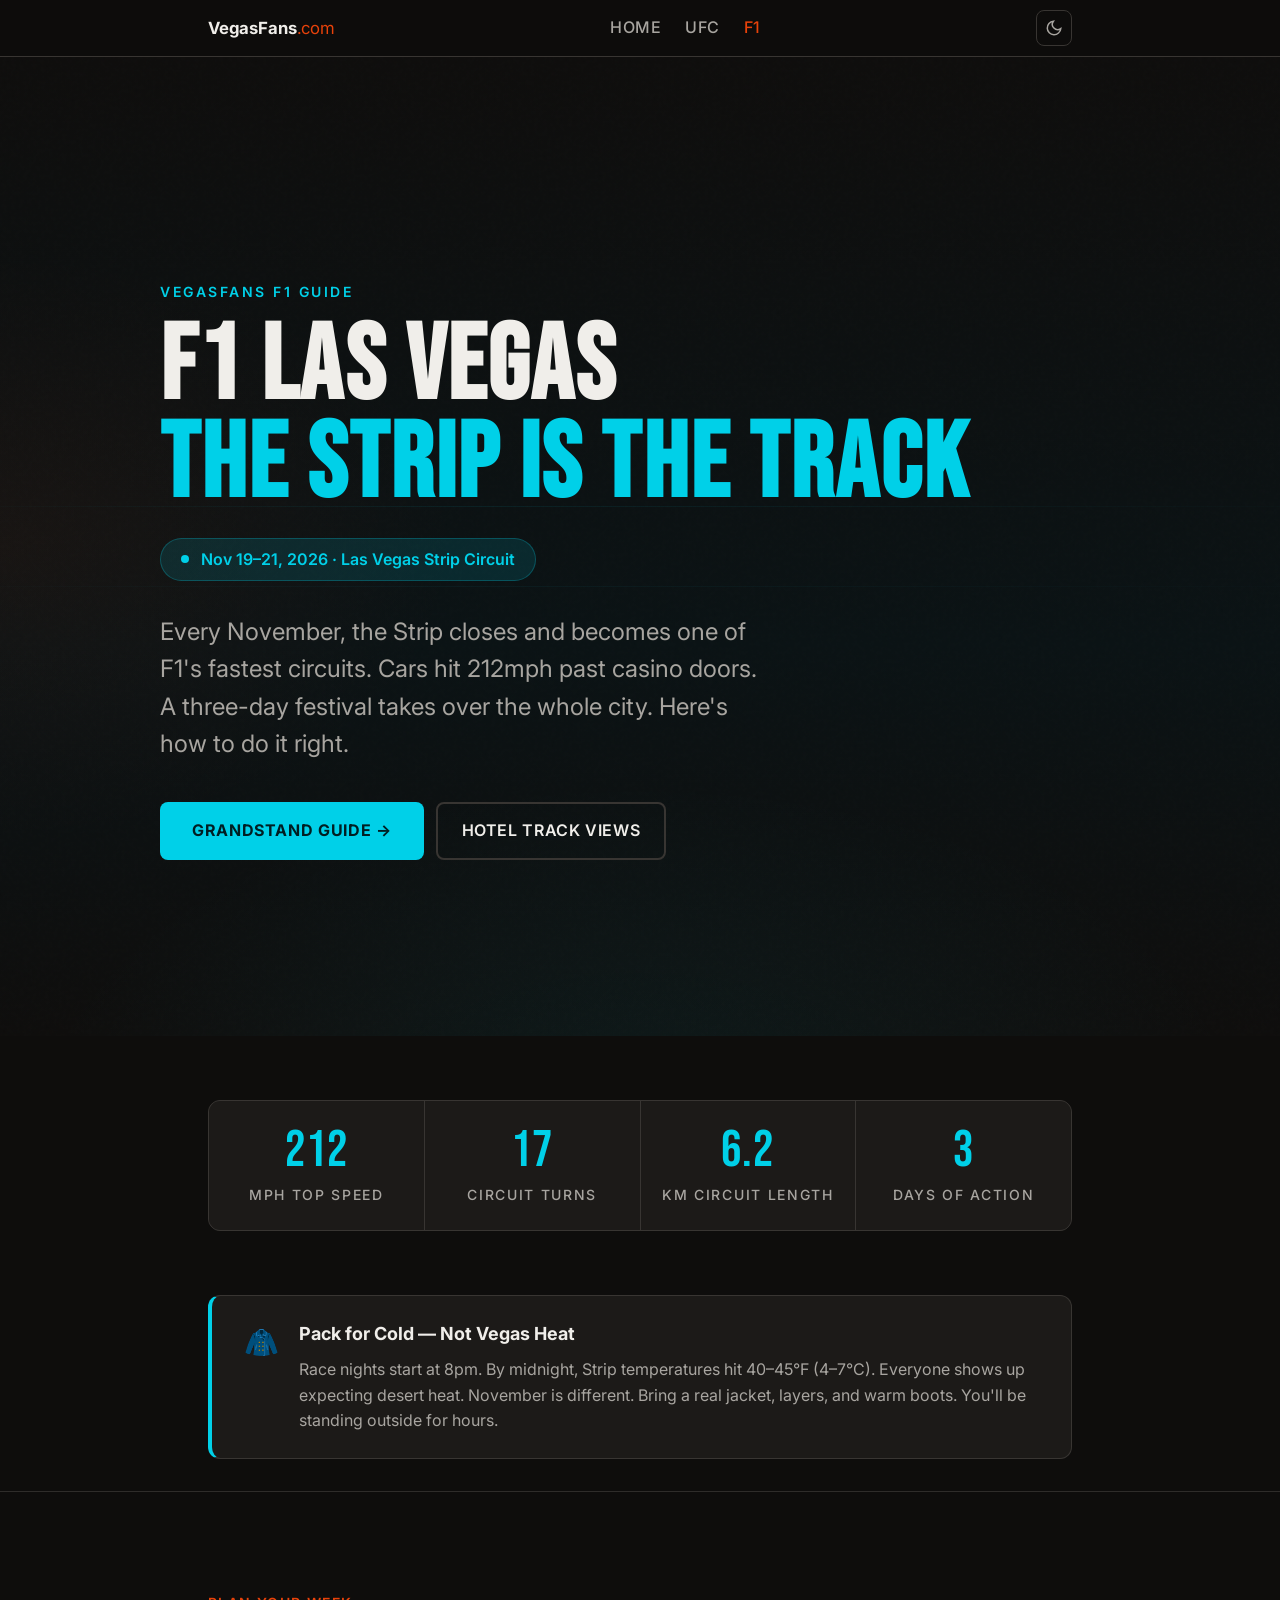
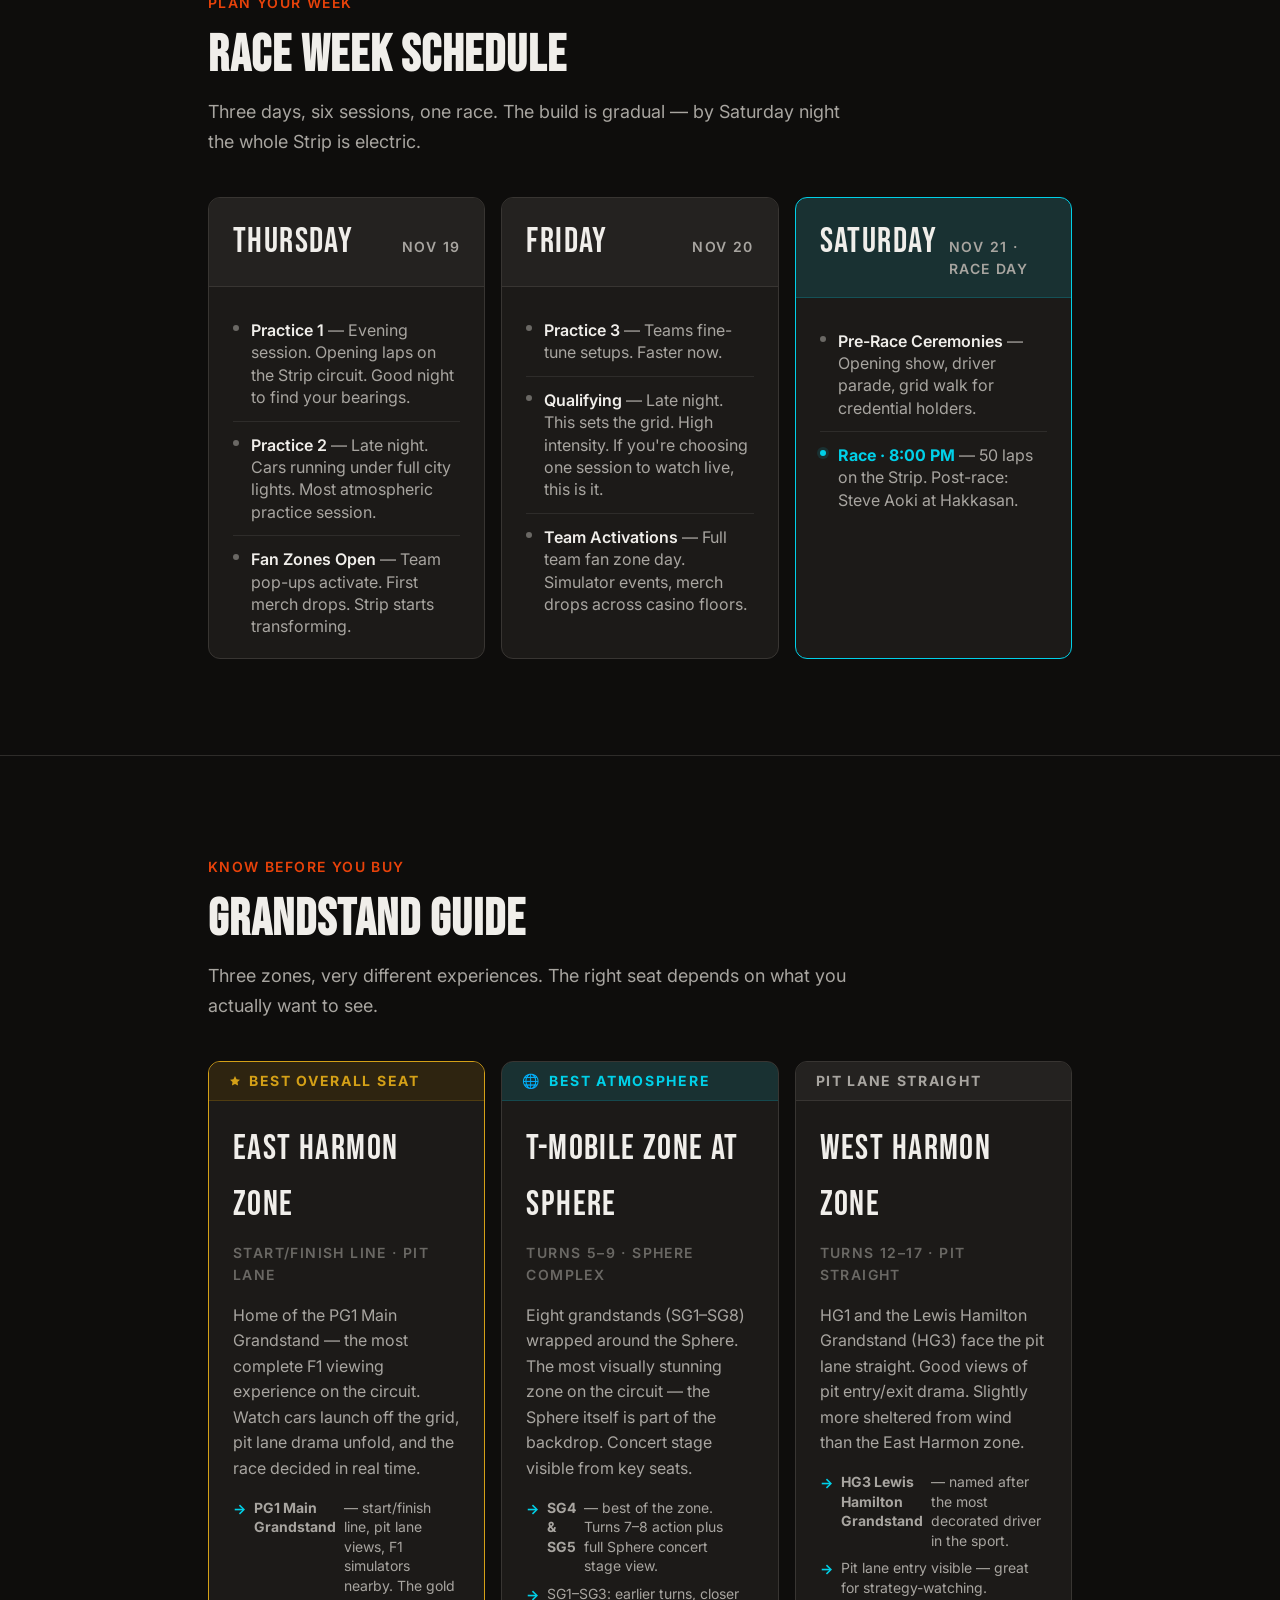
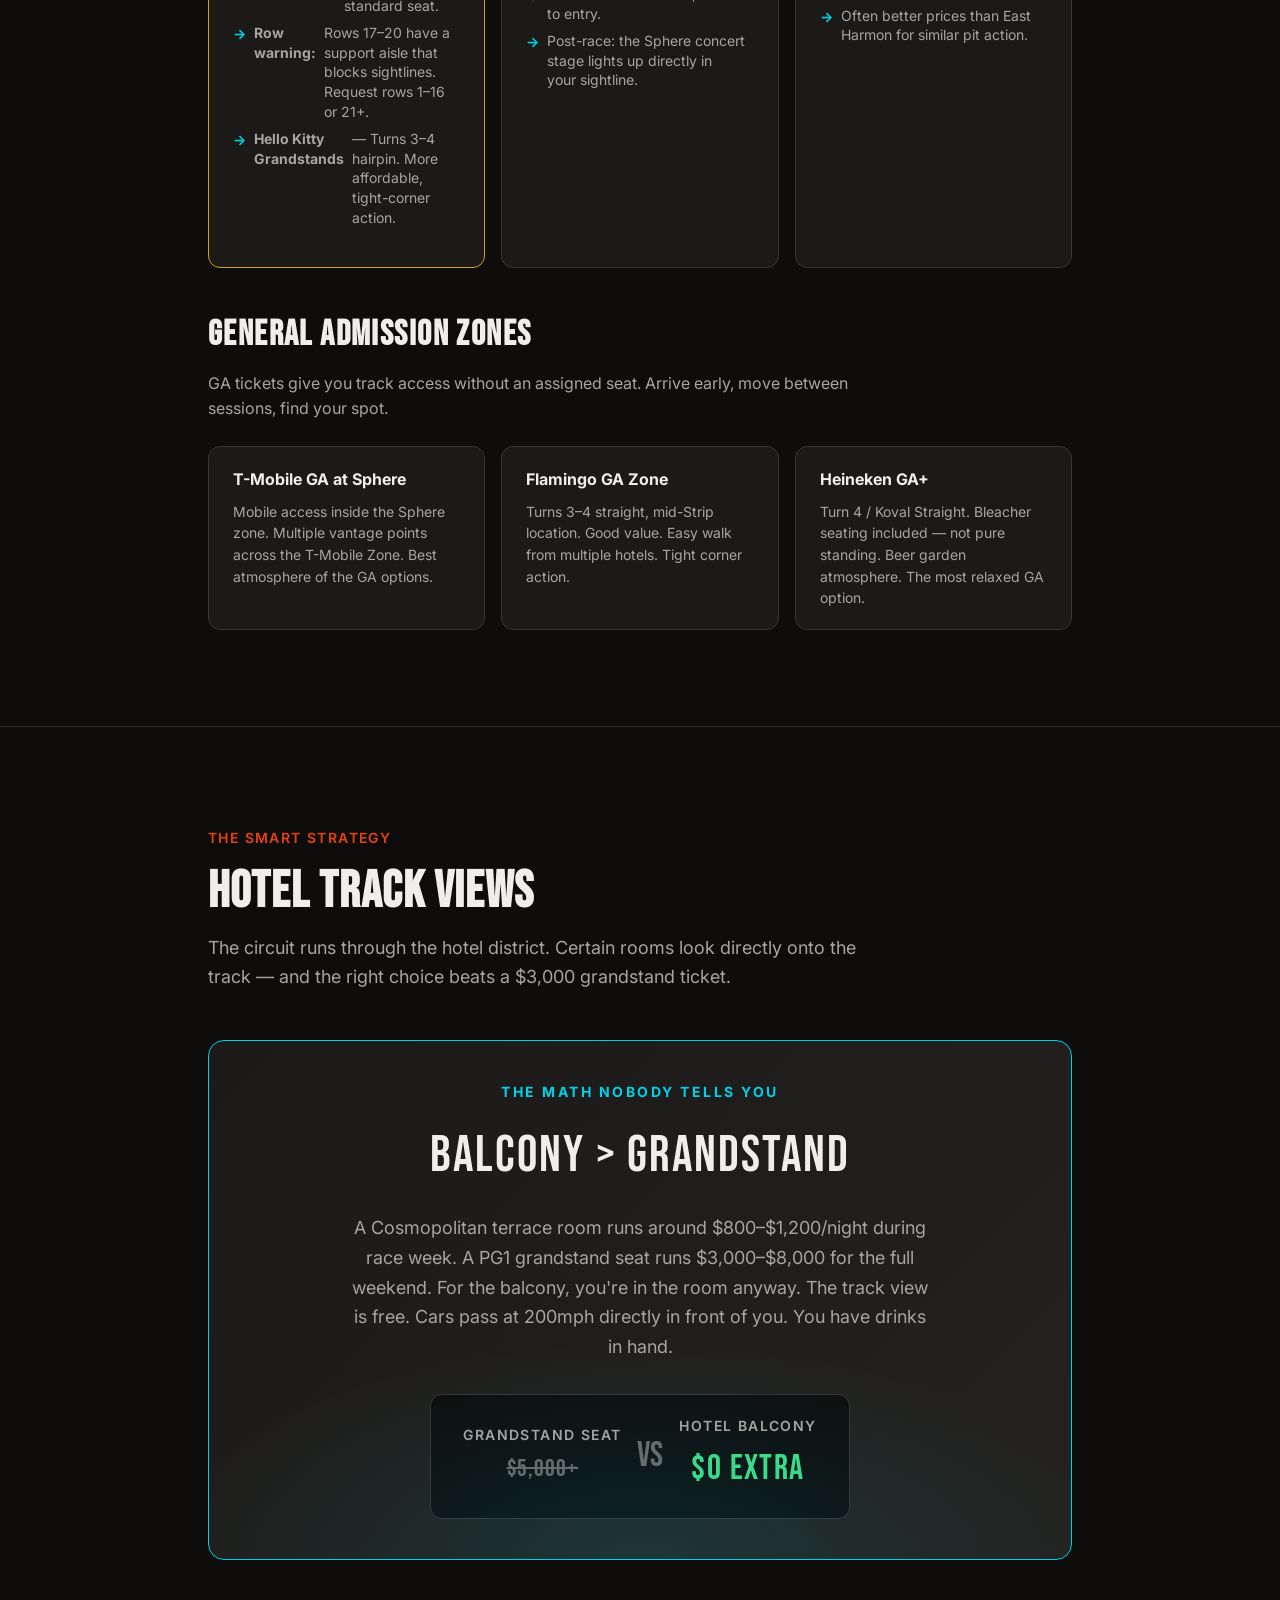
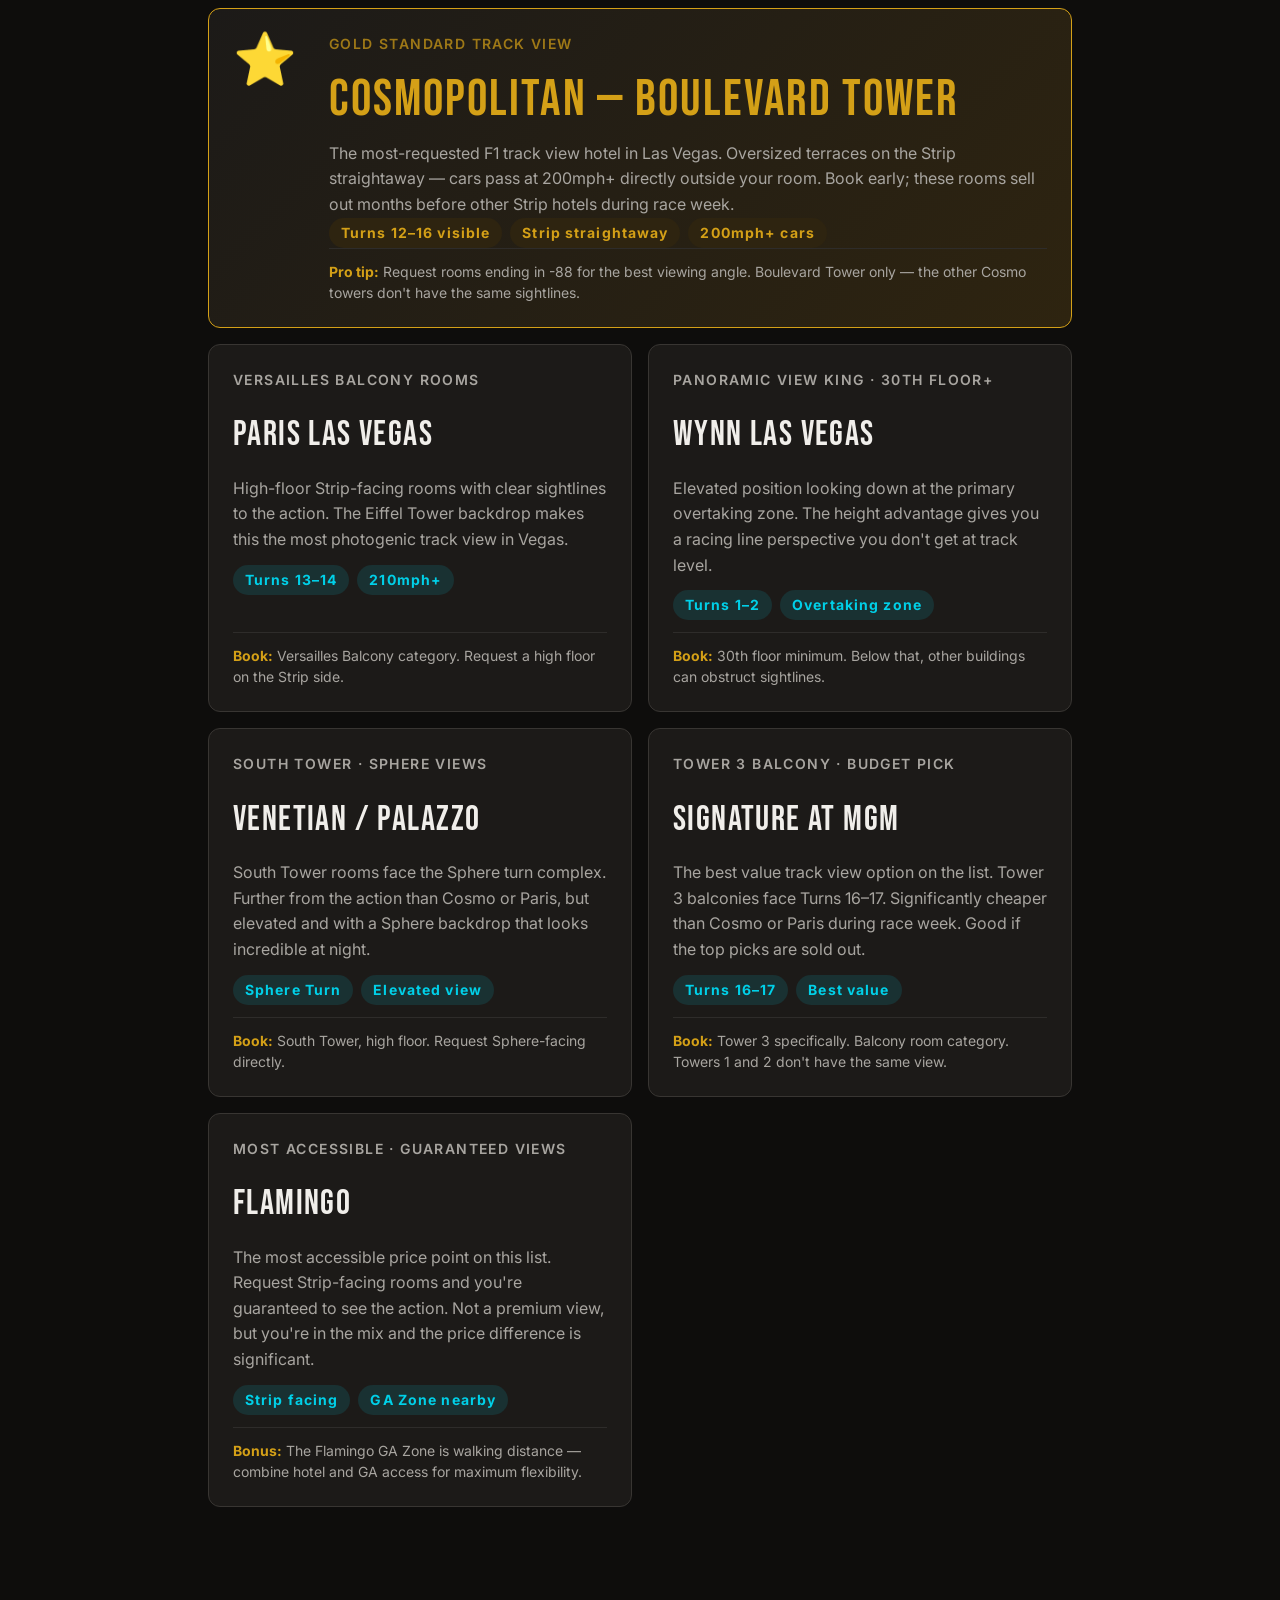
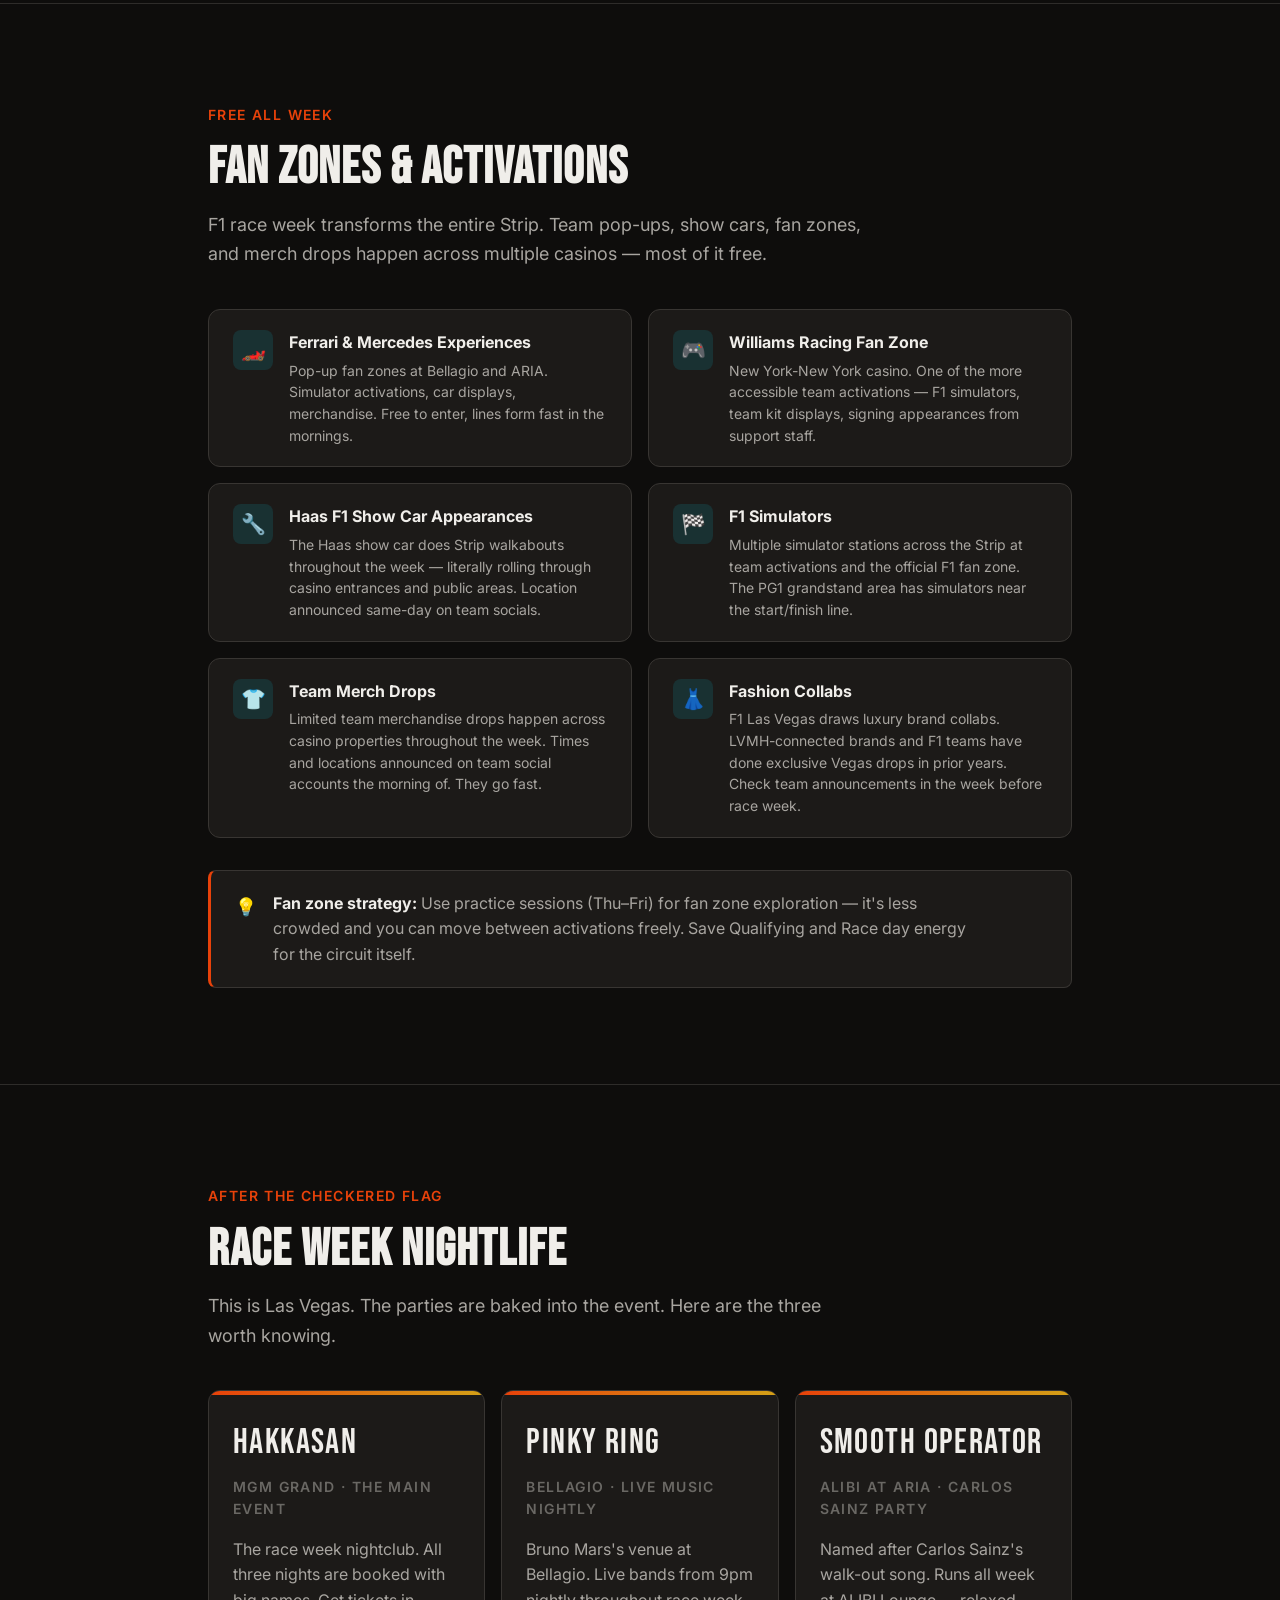
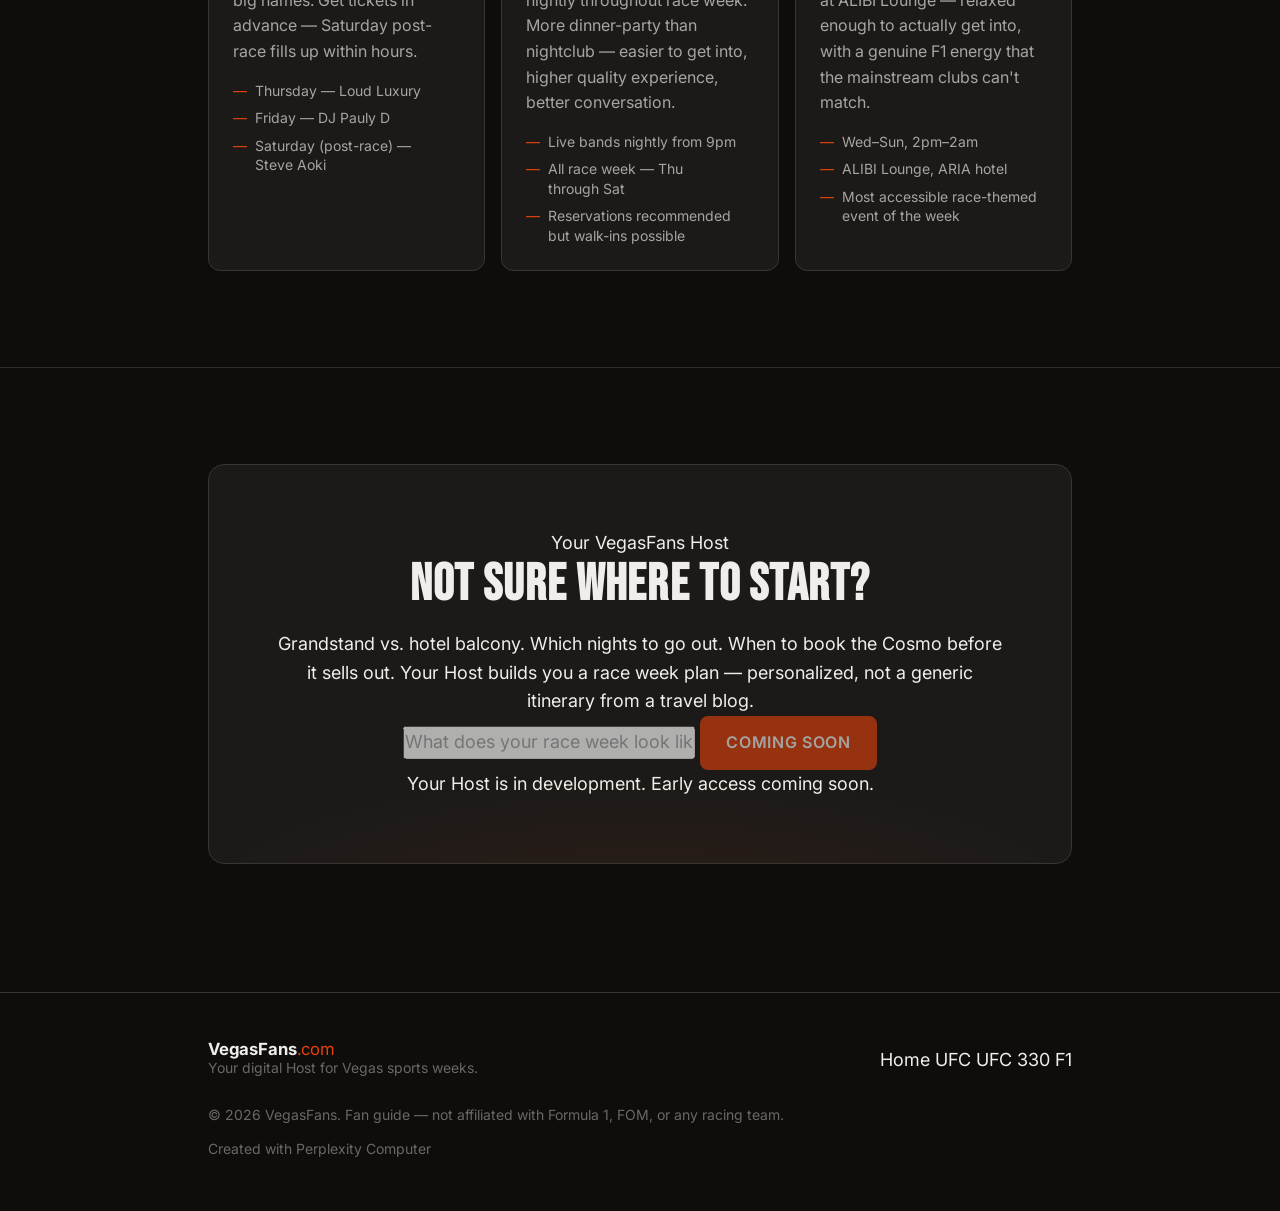
==== commit 03f0d413: "Logo text-only, lift card darkness, unified nav, clean URLs, tighter hero spacing" ====
--- a/f1.html
+++ b/f1.html
@@ -866,22 +866,13 @@
 <!-- HEADER -->
 <header class="site-header">
   <div class="container site-header__inner">
-    <a href="home.html" class="site-logo" aria-label="VegasFans home">
-      <svg width="32" height="32" viewBox="0 0 32 32" fill="none" aria-hidden="true">
-        <rect width="32" height="32" rx="6" fill="currentColor" opacity="0.08"/>
-        <polygon points="16,4 26,12 22,26 10,26 6,12" fill="none" stroke="#e8420a" stroke-width="2" stroke-linejoin="round"/>
-        <polygon points="16,8 22,14 19.5,22 12.5,22 10,14" fill="#e8420a" opacity="0.2"/>
-        <line x1="16" y1="4" x2="16" y2="26" stroke="#e8420a" stroke-width="1.5" opacity="0.5"/>
-        <circle cx="16" cy="16" r="3" fill="#e8420a"/>
-      </svg>
-      <span class="site-logo__wordmark">VEGAS<span>FANS</span></span>
+    <a href="/" class="site-logo" aria-label="VegasFans home">
+      <span class="site-logo__wordmark">VegasFans<span class="site-logo__dot">.com</span></span>
     </a>
     <nav class="site-nav" id="main-nav" aria-label="Main navigation">
-      <a href="home.html">Home</a>
-      <a href="index.html">UFC</a>
-      <a href="f1.html" class="active">F1</a>
-      <a href="#grandstands">Grandstands</a>
-      <a href="#hotels">Hotels</a>
+      <a href="/">Home</a>
+      <a href="/ufc">UFC</a>
+      <a href="/f1" class="active">F1</a>
     </nav>
     <div class="header-actions">
       <button class="theme-toggle" data-theme-toggle aria-label="Switch to light mode">
@@ -1357,23 +1348,16 @@
 <footer class="site-footer">
   <div class="container site-footer__inner">
     <div class="site-footer__brand">
-      <a href="home.html" class="site-logo" aria-label="VegasFans home">
-        <svg width="24" height="24" viewBox="0 0 32 32" fill="none" aria-hidden="true">
-          <rect width="32" height="32" rx="6" fill="currentColor" opacity="0.08"/>
-          <polygon points="16,4 26,12 22,26 10,26 6,12" fill="none" stroke="#e8420a" stroke-width="2" stroke-linejoin="round"/>
-          <polygon points="16,8 22,14 19.5,22 12.5,22 10,14" fill="#e8420a" opacity="0.2"/>
-          <line x1="16" y1="4" x2="16" y2="26" stroke="#e8420a" stroke-width="1.5" opacity="0.5"/>
-          <circle cx="16" cy="16" r="3" fill="#e8420a"/>
-        </svg>
-        <span class="site-logo__wordmark">VEGAS<span>FANS</span></span>
-      </a>
+      <a href="/" class="site-logo" aria-label="VegasFans home">
+      <span class="site-logo__wordmark">VegasFans<span class="site-logo__dot">.com</span></span>
+    </a>
       <p class="site-footer__tagline">Your digital Host for Vegas sports weeks.</p>
     </div>
     <nav class="site-footer__nav" aria-label="Footer navigation">
-      <a href="home.html">Home</a>
-      <a href="index.html">UFC</a>
-      <a href="ufc-330.html">UFC 330</a>
-      <a href="f1.html">F1</a>
+      <a href="/">Home</a>
+      <a href="/ufc">UFC</a>
+      <a href="/ufc-330">UFC 330</a>
+      <a href="/f1">F1</a>
     </nav>
     <div class="site-footer__legal">
       <p style="color:var(--color-text-faint);font-size:var(--text-xs);margin-bottom:var(--space-2);">© 2026 VegasFans. Fan guide — not affiliated with Formula 1, FOM, or any racing team.</p>
--- a/style.css
+++ b/style.css
@@ -57,14 +57,14 @@
    ============================================================ */
 :root, [data-theme="dark"] {
   --color-bg:              #0e0d0c;
-  --color-surface:         #141312;
-  --color-surface-2:       #1a1918;
-  --color-surface-offset:  #222120;
-  --color-border:          #2e2d2b;
-  --color-divider:         #252422;
+  --color-surface:         #1c1a18;
+  --color-surface-2:       #242220;
+  --color-surface-offset:  #2a2826;
+  --color-border:          #383532;
+  --color-divider:         #2e2c2a;
   --color-text:            #f0eeea;
-  --color-text-muted:      #8a8884;
-  --color-text-faint:      #4a4846;
+  --color-text-muted:      #a8a5a0;
+  --color-text-faint:      #6a6864;
   --color-text-inverse:    #0e0d0c;
 
   /* Primary: fight red-orange — Vegas neon energy */
@@ -245,21 +245,22 @@
 .site-logo {
   display: flex;
   align-items: center;
-  gap: var(--space-2);
   text-decoration: none;
   flex-shrink: 0;
 }
 
 .site-logo__wordmark {
-  font-family: var(--font-display);
-  font-size: 1.6rem;
-  letter-spacing: 0.02em;
+  font-family: var(--font-body);
+  font-size: 1.05rem;
+  font-weight: 700;
+  letter-spacing: -0.01em;
   color: var(--color-text);
   line-height: 1;
 }
 
-.site-logo__wordmark span {
+.site-logo__dot {
   color: var(--color-primary);
+  font-weight: 400;
 }
 
 .site-nav {
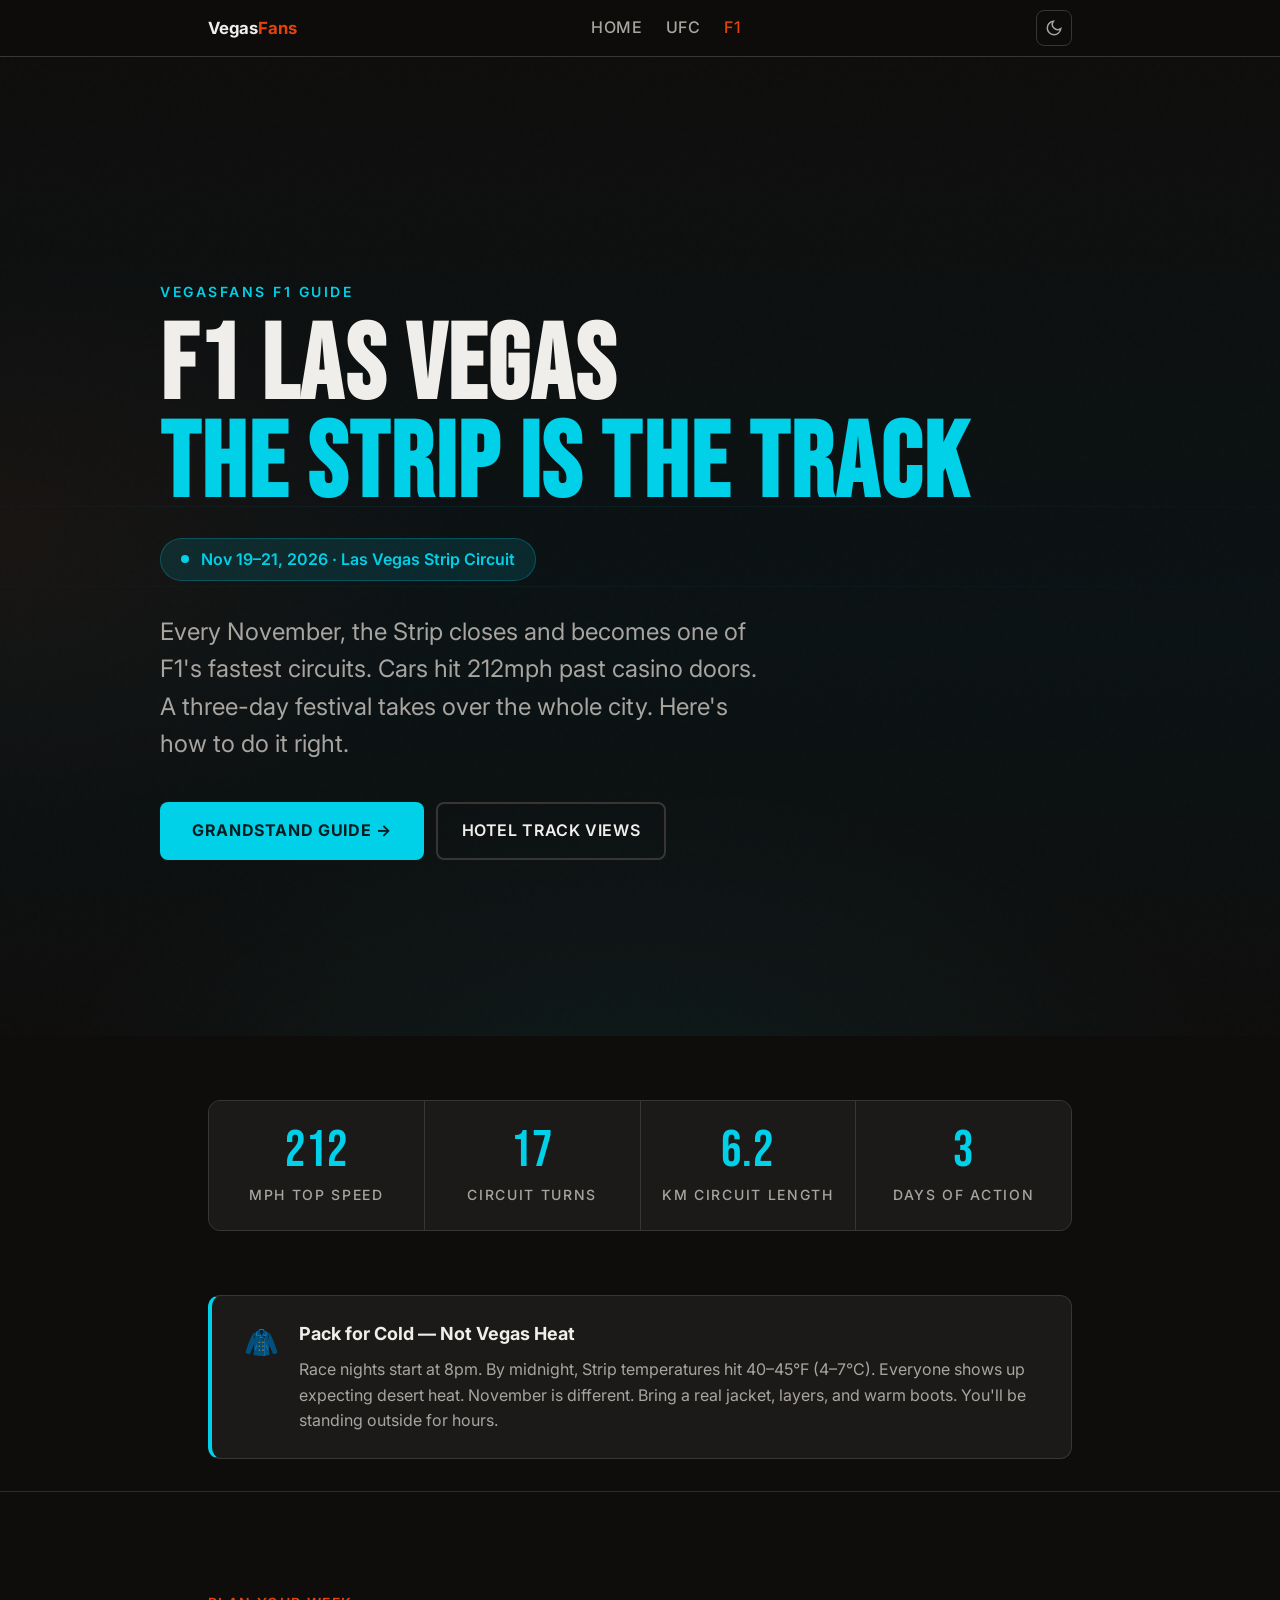
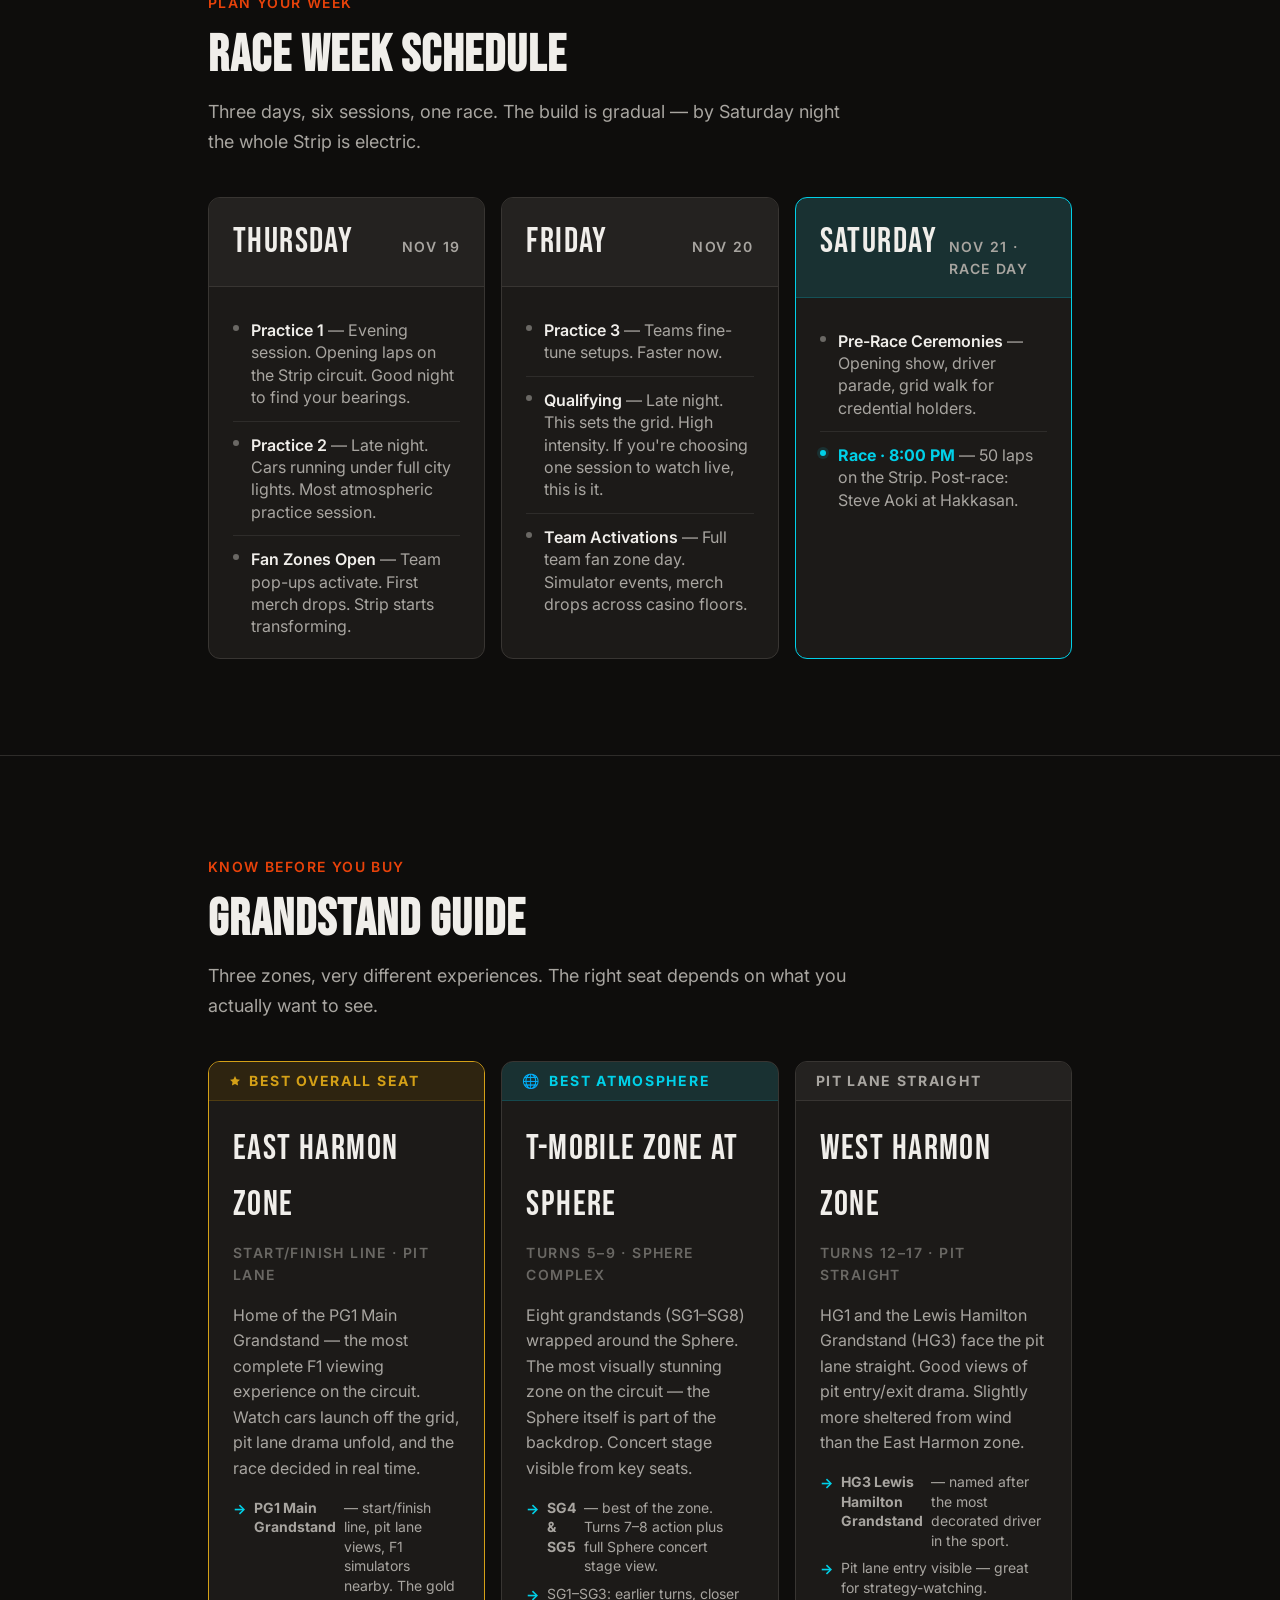
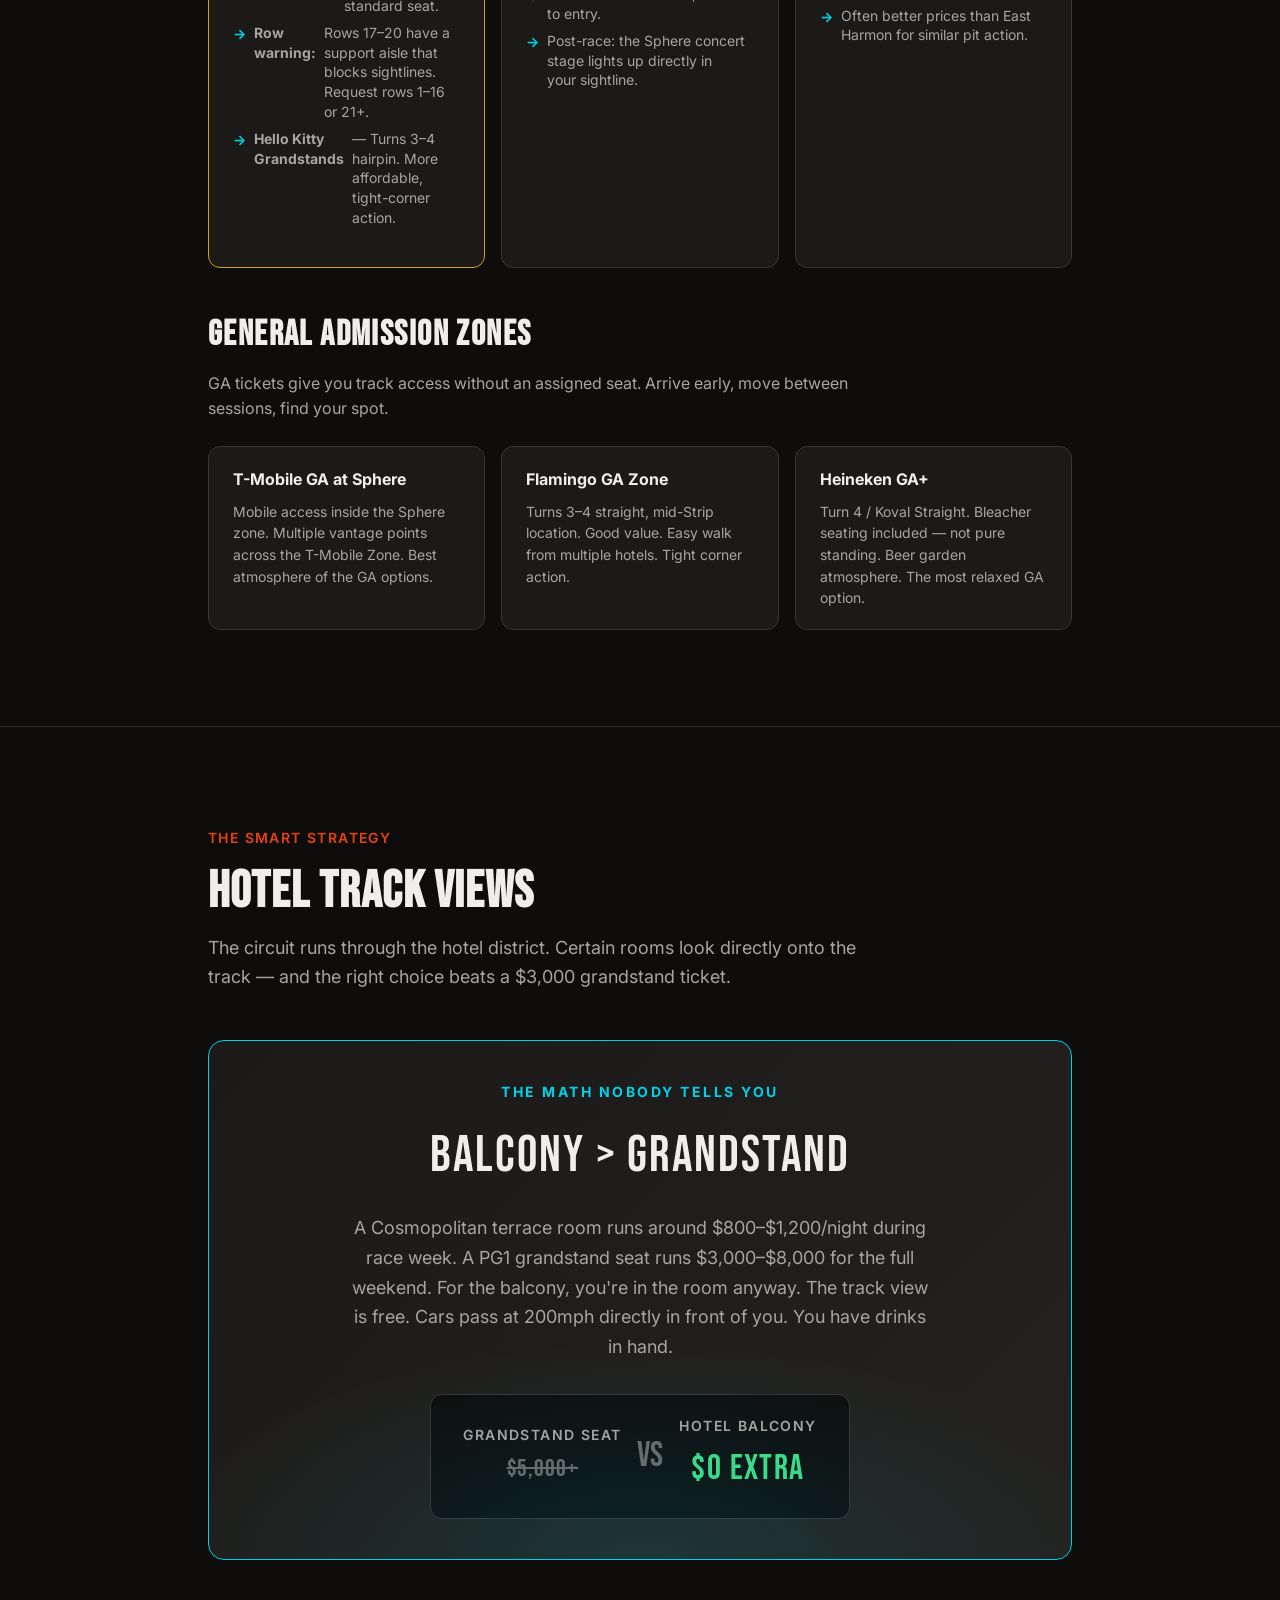
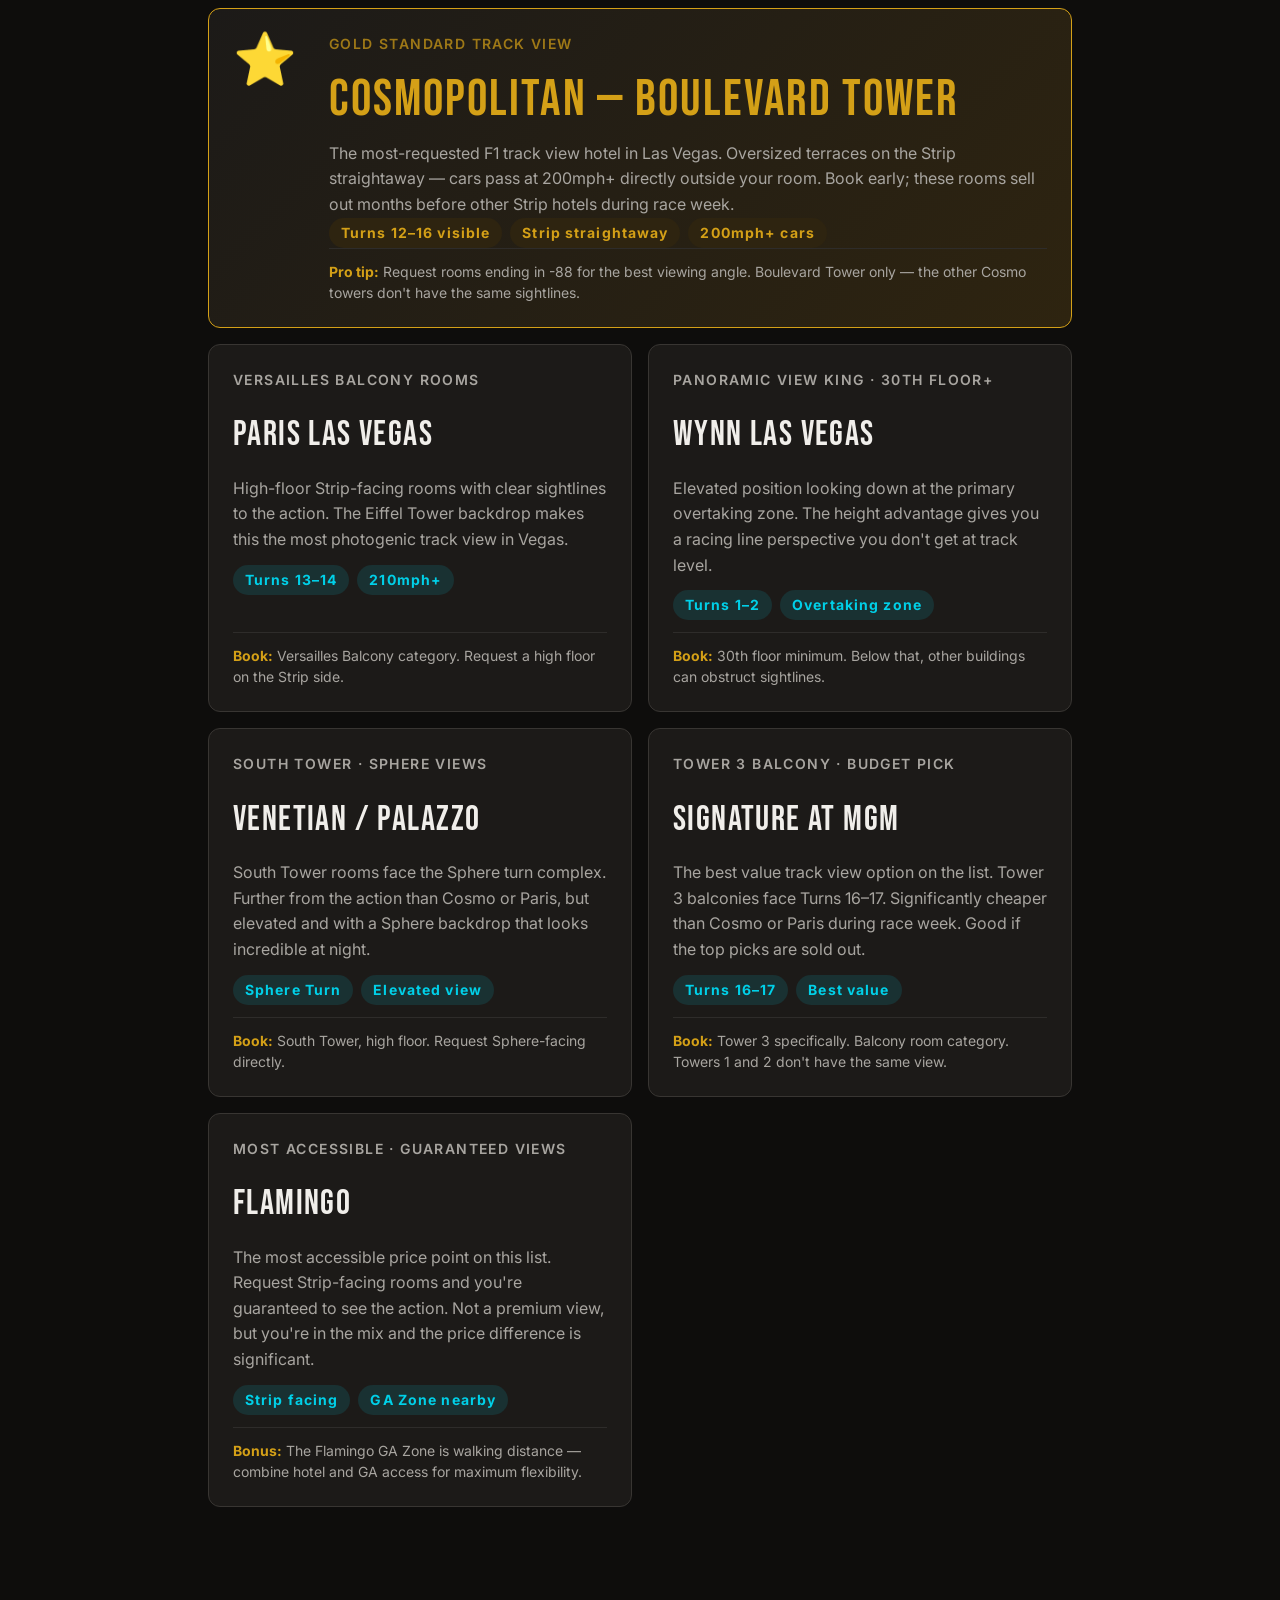
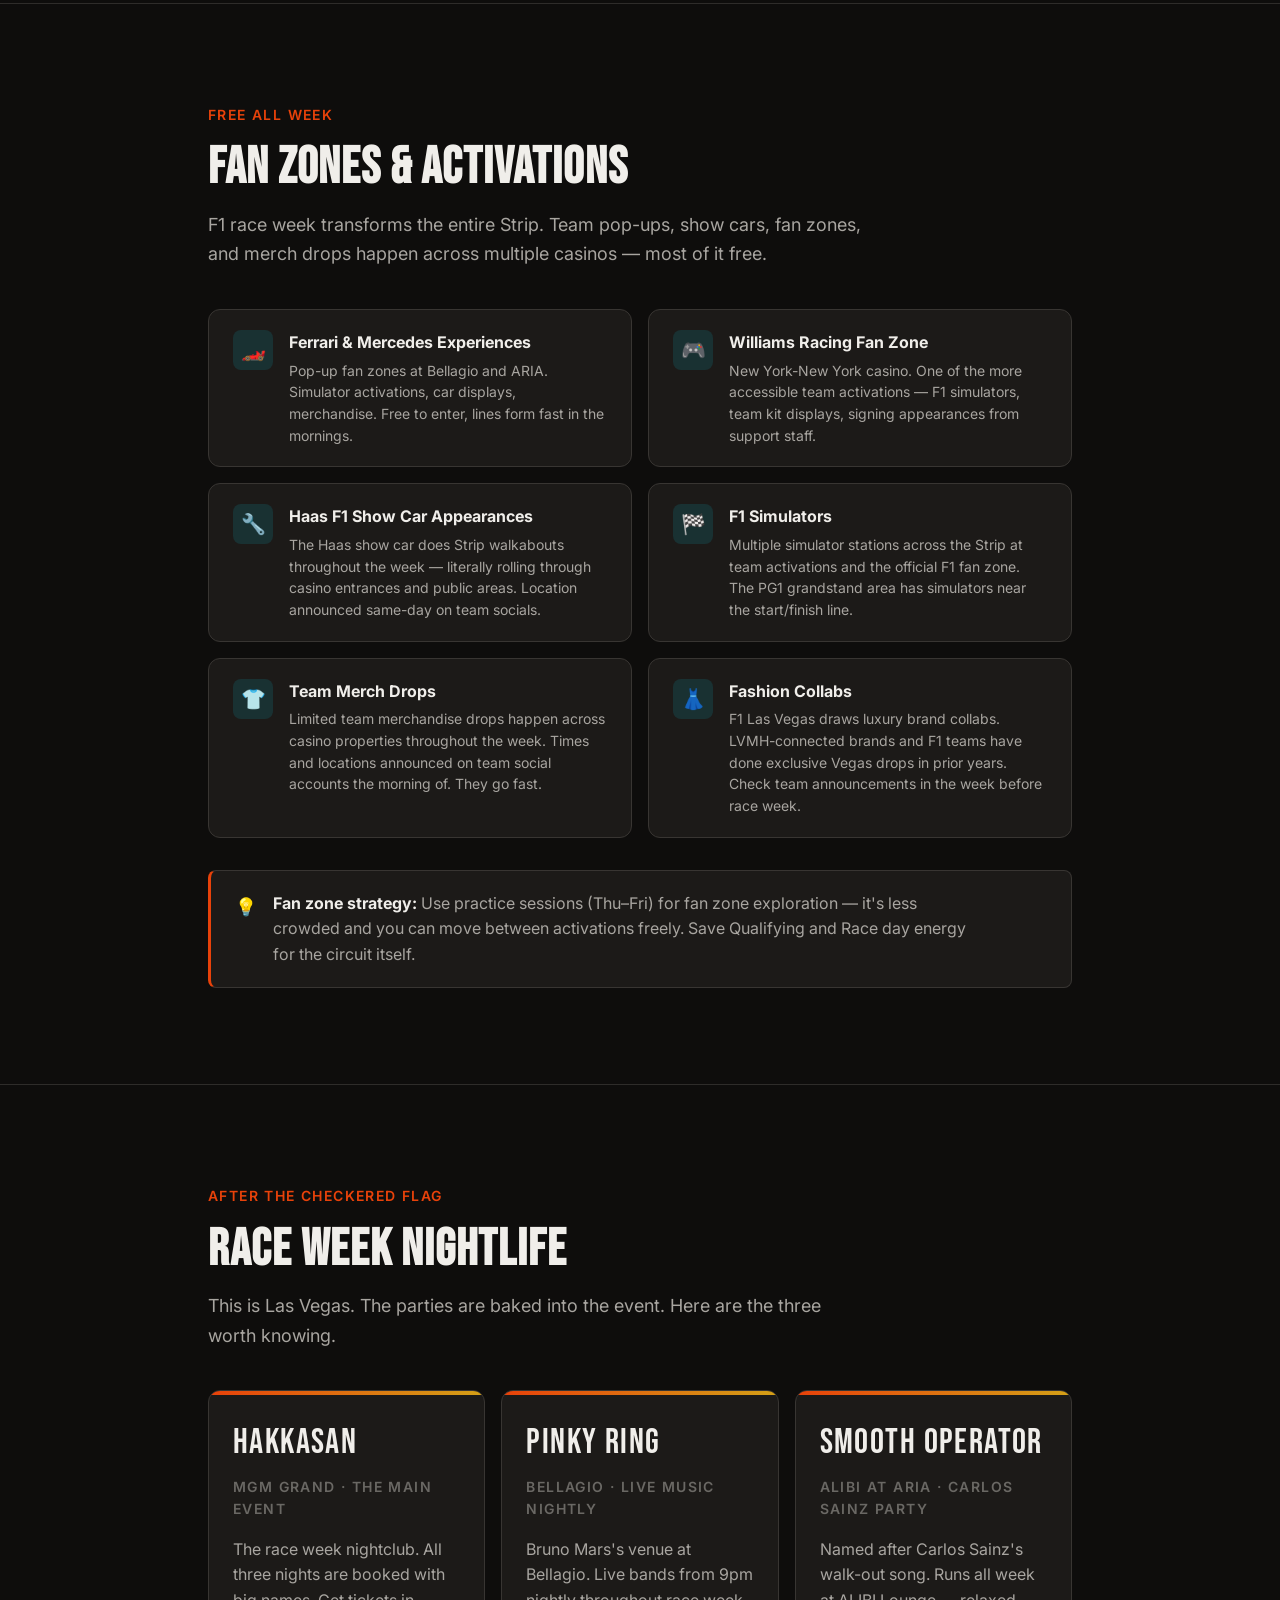
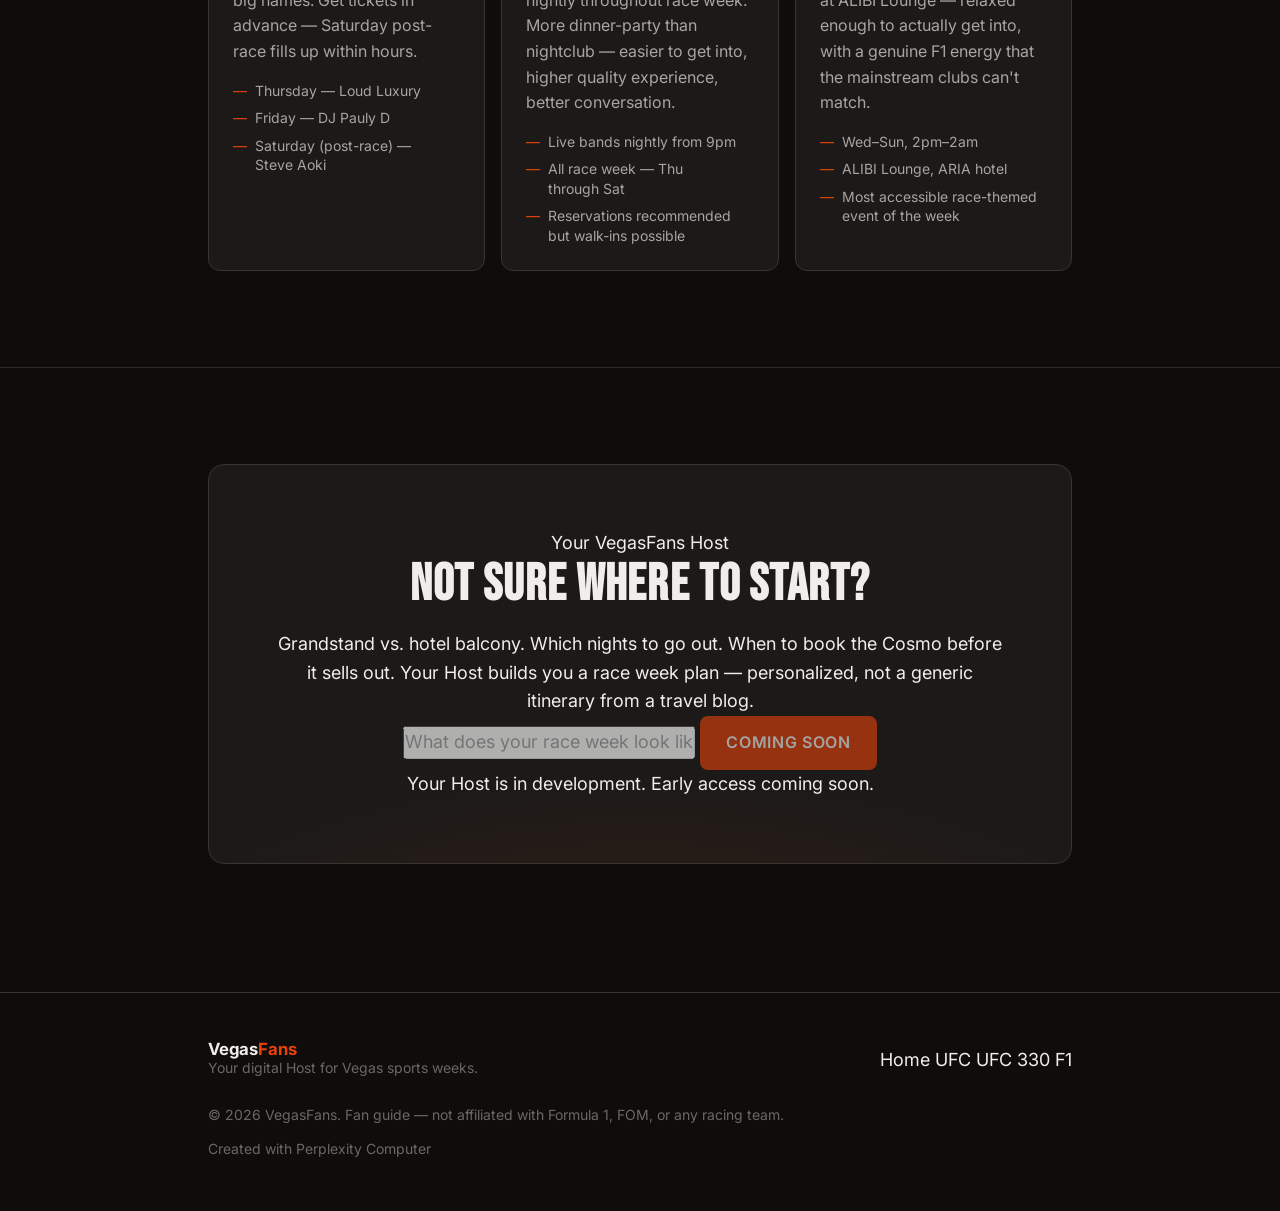
==== commit 8753232d: "fix: unified logo across all pages and modes - Nav: VegasFans with Fans in red, dropped .com suffix " ====
--- a/f1.html
+++ b/f1.html
@@ -74,6 +74,13 @@
     linear-gradient(180deg, var(--color-bg) 0%, #0a1214 60%, var(--color-bg) 100%);
 }
 
+/* Light mode: remove the hardcoded dark midpoint — use only subtle tints */
+[data-theme="light"] .f1-hero__bg {
+  background:
+    radial-gradient(ellipse 80% 60% at 50% 110%, rgba(0, 153, 170, 0.05) 0%, transparent 60%),
+    radial-gradient(ellipse 60% 50% at 0% 50%, rgba(196, 50, 8, 0.03) 0%, transparent 60%);
+}
+
 /* Speed lines */
 .f1-hero__speed-lines {
   position: absolute;
@@ -867,7 +874,7 @@
 <header class="site-header">
   <div class="container site-header__inner">
     <a href="/" class="site-logo" aria-label="VegasFans home">
-      <span class="site-logo__wordmark">VegasFans<span class="site-logo__dot">.com</span></span>
+      <span class="site-logo__wordmark">Vegas<span class="site-logo__accent">Fans</span></span>
     </a>
     <nav class="site-nav" id="main-nav" aria-label="Main navigation">
       <a href="/">Home</a>
@@ -1349,7 +1356,7 @@
   <div class="container site-footer__inner">
     <div class="site-footer__brand">
       <a href="/" class="site-logo" aria-label="VegasFans home">
-      <span class="site-logo__wordmark">VegasFans<span class="site-logo__dot">.com</span></span>
+      <span class="site-logo__wordmark">Vegas<span class="site-logo__accent">Fans</span></span>
     </a>
       <p class="site-footer__tagline">Your digital Host for Vegas sports weeks.</p>
     </div>
--- a/style.css
+++ b/style.css
@@ -258,9 +258,8 @@
   line-height: 1;
 }
 
-.site-logo__dot {
+.site-logo__accent {
   color: var(--color-primary);
-  font-weight: 400;
 }
 
 .site-nav {
@@ -986,10 +985,12 @@
 }
 
 .site-footer__wordmark {
-  font-family: var(--font-display);
-  font-size: 1.3rem;
-  letter-spacing: 0.02em;
-  color: var(--color-text);
+  font-family: var(--font-body);
+  font-size: 1.05rem;
+  font-weight: 700;
+  letter-spacing: -0.01em;
+  color: var(--color-text);
+  line-height: 1;
 }
 
 .site-footer__wordmark span {
@@ -1210,6 +1211,52 @@
 .ticket-link:hover {
   background: var(--color-primary);
   color: #fff;
+}
+
+/* ============================================================
+   LIGHT MODE OVERRIDES — Fix visual artifacts in light theme
+   ============================================================ */
+
+/* Sport card visual section — the ::after fade is too harsh in light mode
+   because --color-surface is near-white (#faf9f7), making the gradient
+   a solid opaque white band. In light mode, remove the fade entirely. */
+[data-theme="light"] .sport-card__visual::after {
+  display: none;
+}
+
+/* The sport card visual backgrounds are hardcoded dark gradients.
+   In light mode, override them to be subtle tinted backgrounds. */
+[data-theme="light"] .sport-card--ufc    .sport-card__visual { background: linear-gradient(135deg, #ffe8e0 0%, #ffd0c0 100%); }
+[data-theme="light"] .sport-card--raiders .sport-card__visual { background: linear-gradient(135deg, #e8e8e8 0%, #d8d8d8 100%); }
+[data-theme="light"] .sport-card--knights .sport-card__visual { background: linear-gradient(135deg, #d0f0d8 0%, #b8e8cc 100%); }
+[data-theme="light"] .sport-card--f1     .sport-card__visual { background: linear-gradient(135deg, #d0f0f8 0%, #b8e8f4 100%); }
+[data-theme="light"] .sport-card--boxing  .sport-card__visual { background: linear-gradient(135deg, #f8d0e8 0%, #f0b8d8 100%); }
+[data-theme="light"] .sport-card--nascar  .sport-card__visual { background: linear-gradient(135deg, #d0e4f8 0%, #b8d4f4 100%); }
+
+/* Home hero background — radial gradients in light mode are too vivid.
+   Reduce intensity significantly so they read as subtle colour tints. */
+[data-theme="light"] .home-hero__bg {
+  background:
+    radial-gradient(ellipse 70% 60% at 65% 35%, color-mix(in srgb, var(--color-primary) 5%, transparent) 0%, transparent 65%),
+    radial-gradient(ellipse 50% 40% at 20% 75%, color-mix(in srgb, var(--color-gold) 3%, transparent) 0%, transparent 55%),
+    radial-gradient(ellipse 80% 80% at 50% 50%, color-mix(in srgb, var(--color-primary) 2%, transparent) 0%, transparent 80%);
+}
+
+/* Generic .hero__bg radial — also too vivid in light mode */
+[data-theme="light"] .hero__bg {
+  background:
+    radial-gradient(ellipse 80% 60% at 60% 40%, color-mix(in srgb, var(--color-primary) 5%, transparent) 0%, transparent 70%),
+    radial-gradient(ellipse 60% 40% at 10% 80%, color-mix(in srgb, var(--color-gold) 3%, transparent) 0%, transparent 60%);
+}
+
+/* page-hero::before radial — dial back in light mode */
+[data-theme="light"] .page-hero::before {
+  background: radial-gradient(ellipse 70% 80% at 80% 50%, color-mix(in srgb, var(--color-primary) 4%, transparent), transparent 70%);
+}
+
+/* host-cta::before radial */
+[data-theme="light"] .host-cta::before {
+  background: radial-gradient(ellipse 80% 60% at 50% 120%, color-mix(in srgb, var(--color-primary) 4%, transparent), transparent 70%);
 }
 
 /* ============================================================
